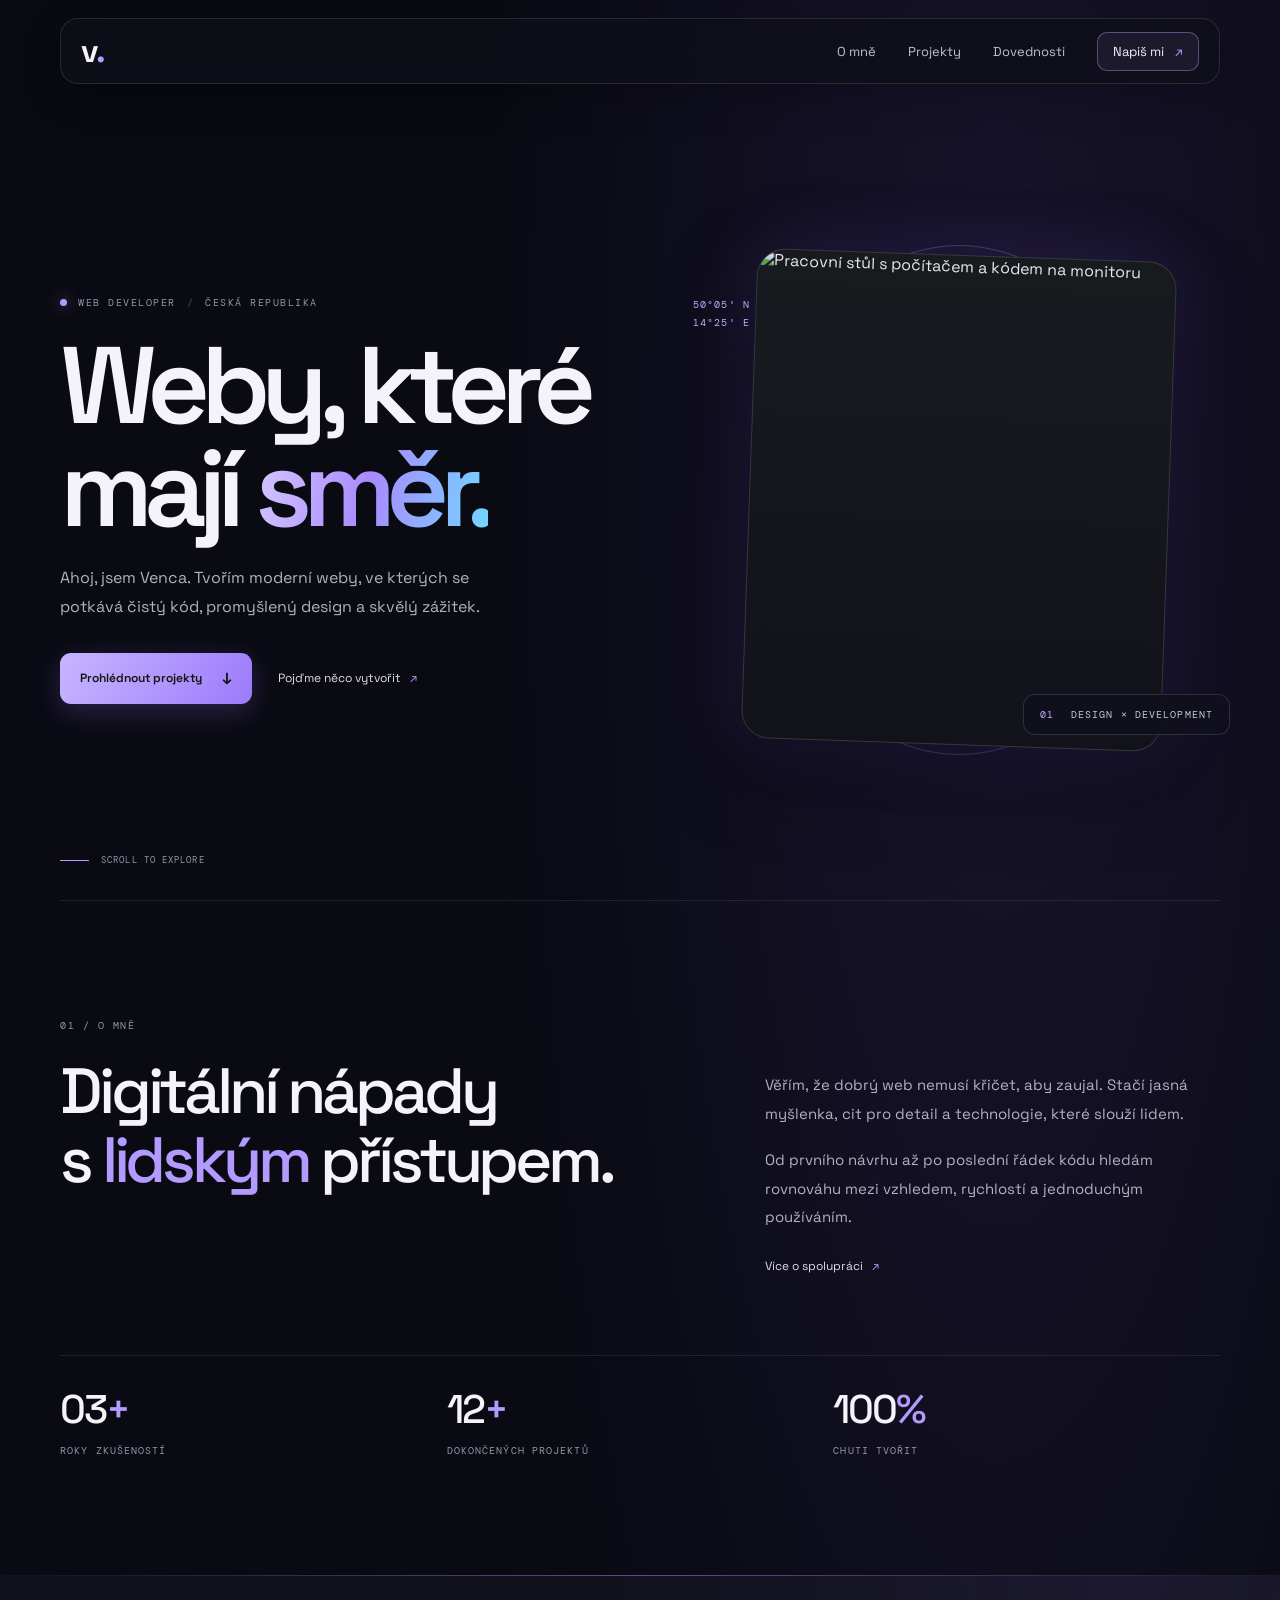
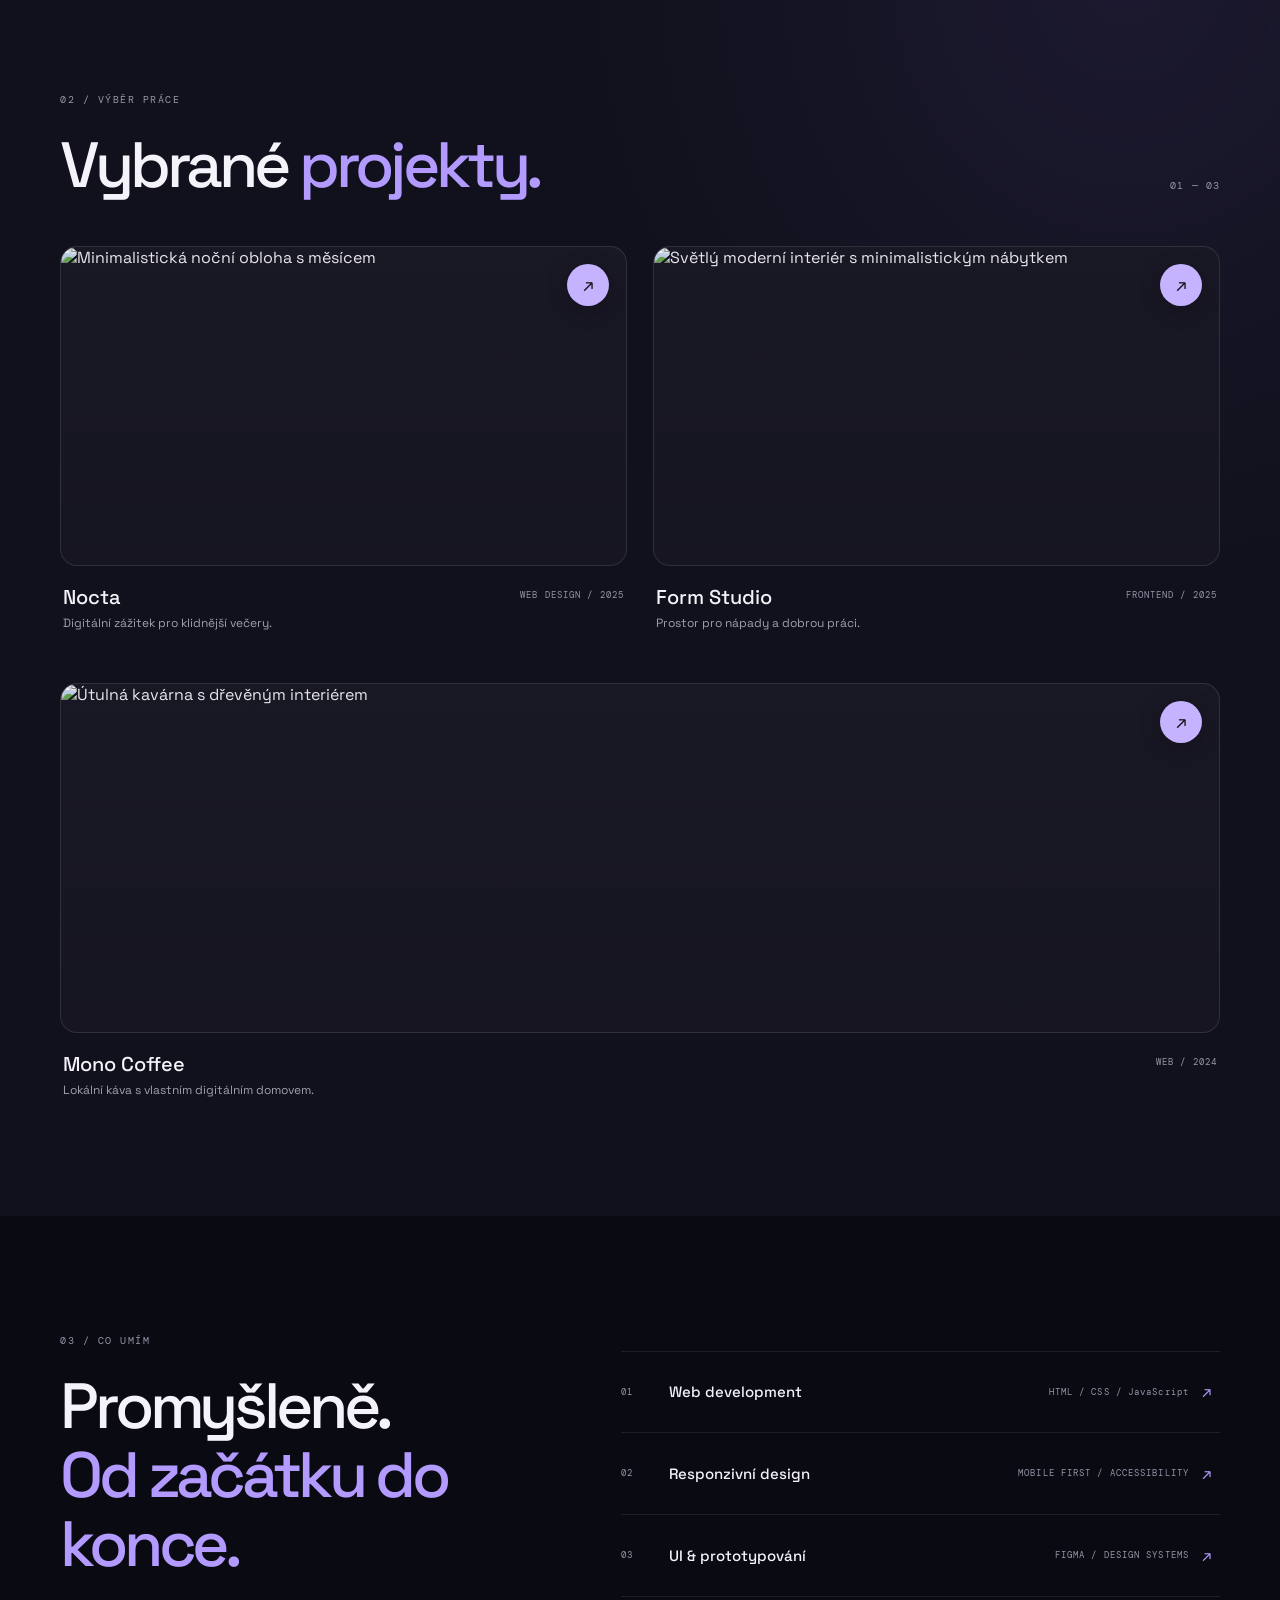
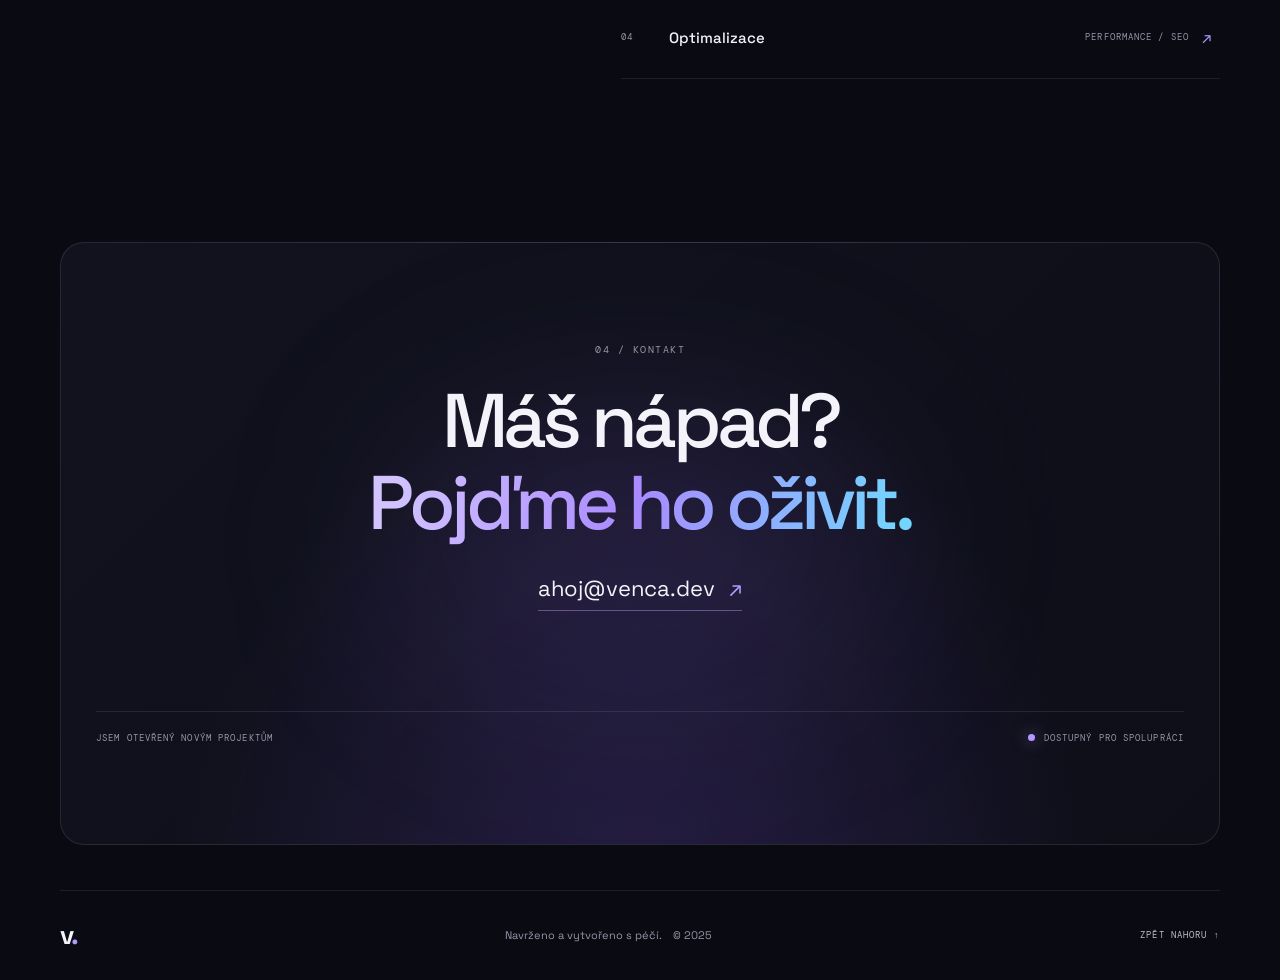
==== index.html @ b7cb1c87 "aaa" ====
<!DOCTYPE html>
<html lang="cs">
<head>
    <meta charset="UTF-8">
    <meta name="viewport" content="width=device-width, initial-scale=1.0">
    <meta name="description" content="Portfolio webového vývojáře Vency. Moderní weby, čistý kód a promyšlený design.">
    <title>Venca — Webový vývojář</title>
    <link rel="preconnect" href="https://fonts.googleapis.com">
    <link rel="preconnect" href="https://fonts.gstatic.com" crossorigin>
    <link href="https://fonts.googleapis.com/css2?family=DM+Mono:wght@400;500&family=Space+Grotesk:wght@400;500;600;700&display=swap" rel="stylesheet">
    <link rel="stylesheet" href="style.css">
</head>
<body>
    <header class="site-header">
        <nav class="nav wrap" aria-label="Hlavní navigace">
            <a class="logo" href="#domu" aria-label="Venca, úvodní stránka">v<span>.</span></a>
            <div class="nav-links">
                <a href="#o-mne">O mně</a>
                <a href="#projekty">Projekty</a>
                <a href="#dovednosti">Dovednosti</a>
                <a class="nav-contact" href="#kontakt">Napiš mi <span aria-hidden="true">↗</span></a>
            </div>
        </nav>
    </header>

    <main>
        <section class="hero wrap" id="domu">
            <div class="hero-copy">
                <p class="eyebrow"><span class="status-dot"></span> WEB DEVELOPER <span class="eyebrow-divider">/</span> ČESKÁ REPUBLIKA</p>
                <h1>Weby, které<br>mají <span class="accent">směr.</span></h1>
                <p class="hero-intro">Ahoj, jsem Venca. Tvořím moderní weby, ve kterých se potkává čistý kód, promyšlený design a skvělý zážitek.</p>
                <div class="hero-actions">
                    <a class="button button-primary" href="#projekty">Prohlédnout projekty <span aria-hidden="true">↓</span></a>
                    <a class="text-link" href="#kontakt">Pojďme něco vytvořit <span aria-hidden="true">↗</span></a>
                </div>
            </div>
            <div class="hero-art">
                <div class="hero-image-frame">
                    <img src="https://images.unsplash.com/photo-1498050108023-c5249f4df085?auto=format&amp;fit=crop&amp;w=1000&amp;q=85" alt="Pracovní stůl s počítačem a kódem na monitoru">
                </div>
                <div class="orbit orbit-one"></div>
                <div class="orbit orbit-two"></div>
                <div class="hero-tag"><span>01</span> DESIGN × DEVELOPMENT</div>
                <div class="hero-coordinate">50°05' N<br>14°25' E</div>
            </div>
            <a class="scroll-hint" href="#o-mne"><span></span> SCROLL TO EXPLORE</a>
        </section>

        <section class="about section wrap" id="o-mne">
            <div class="section-heading">
                <p class="eyebrow">01 / O MNĚ</p>
                <h2>Digitální nápady<br>s <span class="accent">lidským</span> přístupem.</h2>
            </div>
            <div class="about-copy">
                <p>Věřím, že dobrý web nemusí křičet, aby zaujal. Stačí jasná myšlenka, cit pro detail a technologie, které slouží lidem.</p>
                <p>Od prvního návrhu až po poslední řádek kódu hledám rovnováhu mezi vzhledem, rychlostí a jednoduchým používáním.</p>
                <a class="text-link" href="#kontakt">Více o spolupráci <span aria-hidden="true">↗</span></a>
            </div>
            <div class="about-stats">
                <div class="stat"><strong>03<span>+</span></strong><span>ROKY ZKUŠENOSTÍ</span></div>
                <div class="stat"><strong>12<span>+</span></strong><span>DOKONČENÝCH PROJEKTŮ</span></div>
                <div class="stat"><strong>100<span>%</span></strong><span>CHUTI TVOŘIT</span></div>
            </div>
        </section>

        <section class="projects section" id="projekty">
            <div class="wrap">
                <div class="section-topline">
                    <div class="section-heading">
                        <p class="eyebrow">02 / VÝBĚR PRÁCE</p>
                        <h2>Vybrané <span class="accent">projekty.</span></h2>
                    </div>
                    <span class="project-count">01 — 03</span>
                </div>
                <div class="project-grid">
                    <article class="project-card">
                        <a class="project-image" href="#kontakt" aria-label="Více o projektu Nocta">
                            <img src="https://images.unsplash.com/photo-1519608487953-e999c86e7455?auto=format&amp;fit=crop&amp;w=1000&amp;q=85" alt="Minimalistická noční obloha s měsícem">
                            <span class="image-arrow" aria-hidden="true">↗</span>
                        </a>
                        <div class="project-info">
                            <div><h3>Nocta</h3><p>Digitální zážitek pro klidnější večery.</p></div>
                            <span class="project-type">WEB DESIGN / 2025</span>
                        </div>
                    </article>
                    <article class="project-card">
                        <a class="project-image" href="#kontakt" aria-label="Více o projektu Form Studio">
                            <img src="https://images.unsplash.com/photo-1600210492486-724fe5c67fb0?auto=format&amp;fit=crop&amp;w=1000&amp;q=85" alt="Světlý moderní interiér s minimalistickým nábytkem">
                            <span class="image-arrow" aria-hidden="true">↗</span>
                        </a>
                        <div class="project-info">
                            <div><h3>Form Studio</h3><p>Prostor pro nápady a dobrou práci.</p></div>
                            <span class="project-type">FRONTEND / 2025</span>
                        </div>
                    </article>
                    <article class="project-card">
                        <a class="project-image" href="#kontakt" aria-label="Více o projektu Mono Coffee">
                            <img src="https://images.unsplash.com/photo-1445116572660-236099ec97a0?auto=format&amp;fit=crop&amp;w=1000&amp;q=85" alt="Útulná kavárna s dřevěným interiérem">
                            <span class="image-arrow" aria-hidden="true">↗</span>
                        </a>
                        <div class="project-info">
                            <div><h3>Mono Coffee</h3><p>Lokální káva s vlastním digitálním domovem.</p></div>
                            <span class="project-type">WEB / 2024</span>
                        </div>
                    </article>
                </div>
            </div>
        </section>

        <section class="skills section wrap" id="dovednosti">
            <div class="section-heading">
                <p class="eyebrow">03 / CO UMÍM</p>
                <h2>Promyšleně.<br><span class="accent">Od začátku do konce.</span></h2>
            </div>
            <div class="skill-list">
                <div class="skill-row"><span class="skill-number">01</span><h3>Web development</h3><span class="skill-tools">HTML / CSS / JavaScript</span><span class="skill-symbol" aria-hidden="true">↗</span></div>
                <div class="skill-row"><span class="skill-number">02</span><h3>Responzivní design</h3><span class="skill-tools">MOBILE FIRST / ACCESSIBILITY</span><span class="skill-symbol" aria-hidden="true">↗</span></div>
                <div class="skill-row"><span class="skill-number">03</span><h3>UI &amp; prototypování</h3><span class="skill-tools">FIGMA / DESIGN SYSTEMS</span><span class="skill-symbol" aria-hidden="true">↗</span></div>
                <div class="skill-row"><span class="skill-number">04</span><h3>Optimalizace</h3><span class="skill-tools">PERFORMANCE / SEO</span><span class="skill-symbol" aria-hidden="true">↗</span></div>
            </div>
        </section>

        <section class="contact section wrap" id="kontakt">
            <p class="eyebrow">04 / KONTAKT</p>
            <h2>Máš nápad?<br><span class="accent">Pojďme ho oživit.</span></h2>
            <a class="contact-email" href="mailto:ahoj@venca.dev">ahoj@venca.dev <span aria-hidden="true">↗</span></a>
            <div class="contact-bottom"><span>JSEM OTEVŘENÝ NOVÝM PROJEKTŮM</span><span class="status"><span class="status-dot"></span> DOSTUPNÝ PRO SPOLUPRÁCI</span></div>
        </section>
    </main>

    <footer class="footer wrap">
        <a class="logo" href="#domu" aria-label="Zpět na začátek">v<span>.</span></a>
        <p>Navrženo a vytvořeno s péčí. <span>© 2025</span></p>
        <a class="back-to-top" href="#domu">ZPĚT NAHORU ↑</a>
    </footer>
</body>
</html>
---- style.css ----
@import url("https://fonts.googleapis.com/css2?family=DM+Mono:wght@400;500&family=Space+Grotesk:wght@400;500;600;700&display=swap");

:root {
    color-scheme: dark;
    --bg: #0b0d10;
    --surface: #111419;
    --text: #f0f1ed;
    --muted: #858b91;
    --line: #24282e;
    --accent: #b7fa58;
    --mono: "DM Mono", monospace;
    --display: "Space Grotesk", sans-serif;
}

* {
    box-sizing: border-box;
}

html {
    scroll-behavior: smooth;
    scroll-padding-top: 90px;
}

body {
    margin: 0;
    background: var(--bg);
    color: var(--text);
    font-family: var(--display);
    -webkit-font-smoothing: antialiased;
}

::selection {
    color: var(--bg);
    background: var(--accent);
}

a {
    color: inherit;
    text-decoration: none;
}

img {
    display: block;
    max-width: 100%;
}

.wrap {
    width: min(1160px, calc(100% - 64px));
    margin-inline: auto;
}

.site-header {
    position: absolute;
    z-index: 5;
    top: 0;
    right: 0;
    left: 0;
    border-bottom: 1px solid rgb(255 255 255 / 7%);
}

.nav {
    display: flex;
    min-height: 78px;
    align-items: center;
    justify-content: space-between;
}

.logo {
    font-size: 32px;
    font-weight: 700;
    letter-spacing: -3px;
}

.logo span,
.accent {
    color: var(--accent);
}

.nav-links {
    display: flex;
    align-items: center;
    gap: 38px;
    color: #c0c3c5;
    font-size: 13px;
}

.nav-links a,
.text-link,
.back-to-top {
    transition: color 180ms ease;
}

.nav-links a:hover,
.text-link:hover,
.back-to-top:hover {
    color: var(--accent);
}

.nav-links .nav-contact {
    padding: 11px 15px;
    border: 1px solid #383d42;
    border-radius: 2px;
    color: var(--text);
}

.nav-contact span {
    margin-left: 8px;
    color: var(--accent);
}

.hero {
    position: relative;
    display: grid;
    min-height: 760px;
    align-items: center;
    grid-template-columns: 1.1fr 0.9fr;
    padding-top: 95px;
}

.hero-copy {
    position: relative;
    z-index: 2;
    padding-bottom: 20px;
}

.eyebrow,
.project-type,
.project-count,
.hero-tag,
.hero-coordinate,
.scroll-hint,
.stat > span,
.skill-number,
.skill-tools,
.contact-bottom,
.back-to-top {
    font-family: var(--mono);
    font-size: 10px;
    letter-spacing: 1.1px;
}

.eyebrow {
    display: flex;
    align-items: center;
    gap: 11px;
    margin: 0 0 26px;
    color: var(--muted);
}

.status-dot {
    display: inline-block;
    width: 7px;
    height: 7px;
    flex: 0 0 7px;
    border-radius: 50%;
    background: var(--accent);
    box-shadow: 0 0 13px rgb(183 250 88 / 60%);
}

.eyebrow-divider {
    color: #494f53;
}

h1,
h2,
h3,
p {
    margin-top: 0;
}

.hero h1 {
    margin-bottom: 24px;
    font-size: clamp(64px, 8vw, 108px);
    font-weight: 500;
    letter-spacing: -8px;
    line-height: 0.99;
}

.hero-intro {
    max-width: 420px;
    margin-bottom: 31px;
    color: #a1a6a8;
    font-size: 16px;
    line-height: 1.8;
}

.hero-actions {
    display: flex;
    align-items: center;
    gap: 26px;
}

.button {
    display: inline-flex;
    min-height: 49px;
    align-items: center;
    justify-content: center;
    gap: 20px;
    padding: 0 18px;
    font-size: 12px;
    font-weight: 600;
}

.button-primary {
    background: var(--accent);
    color: #10130d;
    transition: background 180ms ease, transform 180ms ease;
}

.button-primary:hover {
    transform: translateY(-2px);
    background: #d0ff91;
}

.button-primary span {
    font-size: 16px;
}

.text-link {
    color: #c5c8c8;
    font-size: 12px;
}

.text-link span {
    margin-left: 6px;
    color: var(--accent);
}

.hero-art {
    position: relative;
    display: grid;
    min-height: 500px;
    place-items: center;
}

.hero-image-frame {
    position: relative;
    z-index: 1;
    width: min(100%, 430px);
    height: 480px;
    overflow: hidden;
    border-radius: 220px 220px 4px 4px;
    background: #171b1d;
}

.hero-image-frame::after {
    position: absolute;
    inset: 0;
    background: linear-gradient(180deg, transparent 45%, rgb(6 10 10 / 48%));
    content: "";
}

.hero-image-frame img {
    width: 100%;
    height: 100%;
    object-fit: cover;
    filter: saturate(0.65);
}

.orbit {
    position: absolute;
    width: 500px;
    height: 500px;
    border: 1px solid rgb(183 250 88 / 17%);
    border-radius: 50%;
}

.orbit-one {
    transform: scaleX(0.77) rotate(-31deg);
}

.orbit-two {
    transform: scaleX(0.77) rotate(31deg);
}

.hero-tag,
.hero-coordinate {
    position: absolute;
    z-index: 2;
    color: #c6c9c7;
}

.hero-tag {
    right: 4px;
    bottom: 42px;
    padding: 13px 15px;
    border: 1px solid #444a45;
    background: rgb(11 13 16 / 83%);
}

.hero-tag span {
    margin-right: 10px;
    color: var(--accent);
}

.hero-coordinate {
    top: 70px;
    left: 5px;
    color: #989e9a;
    line-height: 1.8;
}

.scroll-hint {
    position: absolute;
    bottom: 34px;
    left: 0;
    display: flex;
    align-items: center;
    gap: 12px;
    color: var(--muted);
    font-size: 9px;
}

.scroll-hint span {
    width: 29px;
    height: 1px;
    background: var(--accent);
}

.section {
    padding-block: 130px;
}

.about {
    display: grid;
    align-items: start;
    grid-template-columns: 1.15fr 0.85fr;
    column-gap: 90px;
    border-top: 1px solid var(--line);
}

.section-heading .eyebrow {
    margin-bottom: 25px;
}

.section-heading h2,
.contact h2 {
    margin-bottom: 0;
    font-size: clamp(42px, 5vw, 64px);
    font-weight: 500;
    letter-spacing: -3.5px;
    line-height: 1.08;
}

.about-copy {
    padding-top: 52px;
}

.about-copy p {
    margin-bottom: 18px;
    color: #a1a6a8;
    font-size: 15px;
    line-height: 1.9;
}

.about-copy .text-link {
    display: inline-block;
    margin-top: 8px;
}

.about-stats {
    display: grid;
    grid-column: 1 / -1;
    grid-template-columns: repeat(3, 1fr);
    margin-top: 80px;
    padding-top: 30px;
    border-top: 1px solid var(--line);
}

.stat {
    display: flex;
    flex-direction: column;
    gap: 9px;
}

.stat strong {
    font-size: 40px;
    font-weight: 500;
    letter-spacing: -2px;
}

.stat strong span {
    color: var(--accent);
}

.stat > span {
    color: var(--muted);
}

.projects {
    background: var(--surface);
}

.section-topline {
    display: flex;
    align-items: end;
    justify-content: space-between;
    margin-bottom: 46px;
}

.project-count {
    padding-bottom: 8px;
    color: var(--muted);
}

.project-grid {
    display: grid;
    grid-template-columns: repeat(2, minmax(0, 1fr));
    gap: 50px 24px;
}

.project-card:last-child {
    grid-column: 1 / -1;
}

.project-card:last-child .project-image {
    height: 330px;
}

.project-image {
    position: relative;
    display: block;
    height: 300px;
    overflow: hidden;
    background: #202429;
}

.project-image::after {
    position: absolute;
    inset: 0;
    background: rgb(10 12 14 / 15%);
    content: "";
    transition: background 200ms ease;
}

.project-image img {
    width: 100%;
    height: 100%;
    object-fit: cover;
    filter: saturate(0.67);
    transition: transform 400ms ease, filter 400ms ease;
}

.project-image:hover img {
    transform: scale(1.035);
    filter: saturate(0.95);
}

.project-image:hover::after {
    background: transparent;
}

.image-arrow {
    position: absolute;
    z-index: 1;
    top: 15px;
    right: 15px;
    display: grid;
    width: 38px;
    height: 38px;
    place-items: center;
    border-radius: 50%;
    background: var(--accent);
    color: #111;
    font-size: 18px;
}

.project-info {
    display: flex;
    align-items: start;
    justify-content: space-between;
    gap: 16px;
    padding-top: 17px;
}

.project-info h3 {
    margin-bottom: 5px;
    font-size: 20px;
    font-weight: 500;
}

.project-info p {
    margin-bottom: 0;
    color: var(--muted);
    font-size: 12px;
}

.project-type {
    padding-top: 5px;
    color: var(--muted);
    font-size: 9px;
    text-align: right;
}

.skills {
    display: grid;
    grid-template-columns: 0.9fr 1.1fr;
    gap: 70px;
}

.skill-list {
    padding-top: 17px;
}

.skill-row {
    display: grid;
    min-height: 77px;
    align-items: center;
    grid-template-columns: 35px 1fr auto 18px;
    gap: 13px;
    border-bottom: 1px solid var(--line);
}

.skill-row:first-child {
    border-top: 1px solid var(--line);
}

.skill-number,
.skill-tools {
    color: var(--muted);
    font-size: 9px;
}

.skill-row h3 {
    margin: 0;
    font-size: 15px;
    font-weight: 500;
}

.skill-tools {
    text-align: right;
}

.skill-symbol {
    color: var(--accent);
}

.contact {
    position: relative;
    overflow: hidden;
    border-top: 1px solid var(--line);
    text-align: center;
}

.contact::before {
    position: absolute;
    top: 50%;
    left: 50%;
    width: 520px;
    height: 300px;
    border-radius: 50%;
    background: rgb(183 250 88 / 6%);
    content: "";
    filter: blur(95px);
    transform: translate(-50%, -50%);
    pointer-events: none;
}

.contact > * {
    position: relative;
}

.contact .eyebrow {
    justify-content: center;
    margin-bottom: 24px;
}

.contact h2 {
    font-size: clamp(48px, 6vw, 76px);
}

.contact-email {
    display: inline-block;
    margin-top: 30px;
    padding-bottom: 8px;
    border-bottom: 1px solid #4a5150;
    font-size: clamp(17px, 2vw, 22px);
    transition: color 180ms ease, border-color 180ms ease;
}

.contact-email:hover {
    border-color: var(--accent);
    color: var(--accent);
}

.contact-email span {
    margin-left: 8px;
    color: var(--accent);
}

.contact-bottom {
    display: flex;
    justify-content: space-between;
    margin-top: 100px;
    padding-top: 20px;
    border-top: 1px solid var(--line);
    color: var(--muted);
    font-size: 9px;
}

.status {
    display: flex;
    align-items: center;
    gap: 9px;
}

.footer {
    display: flex;
    min-height: 90px;
    align-items: center;
    justify-content: space-between;
    border-top: 1px solid var(--line);
}

.footer .logo {
    font-size: 26px;
}

.footer p {
    margin: 0;
    color: var(--muted);
    font-size: 11px;
}

.footer p span {
    margin-left: 8px;
}

.back-to-top {
    color: #b7bcba;
    font-size: 9px;
}

@media (max-width: 800px) {
    .wrap {
        width: min(100% - 42px, 640px);
    }

    .hero {
        min-height: auto;
        grid-template-columns: 1fr 0.85fr;
        padding-top: 160px;
        padding-bottom: 100px;
    }

    .hero h1 {
        font-size: clamp(58px, 10vw, 80px);
        letter-spacing: -5px;
    }

    .hero-art {
        min-height: 390px;
    }

    .hero-image-frame {
        height: 360px;
    }

    .orbit {
        width: 390px;
        height: 390px;
    }

    .hero-tag {
        right: -9px;
        bottom: 26px;
        font-size: 8px;
    }

    .hero-coordinate {
        top: 26px;
        left: -12px;
        font-size: 8px;
    }

    .scroll-hint {
        bottom: 28px;
    }

    .section {
        padding-block: 95px;
    }

    .about {
        column-gap: 35px;
    }

    .skills {
        grid-template-columns: 1fr;
        gap: 35px;
    }

    .project-image {
        height: 240px;
    }

    .project-card:last-child .project-image {
        height: 270px;
    }
}

@media (max-width: 560px) {
    .wrap {
        width: calc(100% - 36px);
    }

    .nav {
        min-height: 68px;
    }

    .logo {
        font-size: 29px;
    }

    .nav-links {
        gap: 15px;
        font-size: 11px;
    }

    .nav-links a:nth-child(1),
    .nav-links a:nth-child(3) {
        display: none;
    }

    .nav-links .nav-contact {
        padding: 9px 10px;
    }

    .hero {
        display: flex;
        min-height: auto;
        flex-direction: column;
        align-items: stretch;
        padding-top: 135px;
        padding-bottom: 85px;
    }

    .hero h1 {
        font-size: clamp(64px, 16vw, 86px);
    }

    .hero-intro {
        max-width: 390px;
        font-size: 14px;
    }

    .hero-actions {
        flex-wrap: wrap;
        gap: 18px;
    }

    .hero-art {
        min-height: 370px;
        margin-top: 42px;
    }

    .hero-image-frame {
        width: 76%;
        height: 350px;
    }

    .orbit {
        width: 370px;
        height: 370px;
    }

    .hero-coordinate {
        top: 18px;
        left: 3px;
    }

    .hero-tag {
        right: 0;
        bottom: 22px;
    }

    .scroll-hint {
        bottom: 27px;
    }

    .section {
        padding-block: 76px;
    }

    .about {
        grid-template-columns: 1fr;
        gap: 25px;
    }

    .section-heading h2,
    .contact h2 {
        font-size: clamp(40px, 11vw, 56px);
        letter-spacing: -2.6px;
    }

    .about-copy {
        padding-top: 0;
    }

    .about-stats {
        gap: 14px;
        margin-top: 28px;
        padding-top: 23px;
    }

    .stat strong {
        font-size: 32px;
    }

    .stat > span {
        font-size: 7px;
        letter-spacing: 0.4px;
    }

    .section-topline {
        margin-bottom: 30px;
    }

    .project-grid {
        grid-template-columns: 1fr;
        gap: 32px;
    }

    .project-card:last-child {
        grid-column: auto;
    }

    .project-image,
    .project-card:last-child .project-image {
        height: 230px;
    }

    .project-info {
        flex-direction: column;
        gap: 9px;
    }

    .project-type {
        text-align: left;
    }

    .skill-row {
        min-height: 71px;
        grid-template-columns: 25px 1fr 17px;
        gap: 9px;
    }

    .skill-row h3 {
        font-size: 13px;
    }

    .skill-tools {
        display: none;
    }

    .contact-bottom {
        flex-direction: column;
        align-items: center;
        gap: 14px;
        margin-top: 70px;
    }

    .footer {
        min-height: 80px;
    }

    .footer p {
        max-width: 155px;
        text-align: center;
    }

    .back-to-top {
        font-size: 8px;
    }
}

@media (prefers-reduced-motion: reduce) {
    *,
    *::before,
    *::after {
        scroll-behavior: auto !important;
        transition-duration: 0.01ms !important;
    }
}

:root {
    --bg: #090a12;
    --surface: #10111c;
    --text: #f4f3fa;
    --muted: #9695a8;
    --line: rgb(255 255 255 / 9%);
    --accent: #b29aff;
}

body {
    overflow-x: hidden;
    background:
        radial-gradient(ellipse at 78% 11%, rgb(111 75 202 / 15%), transparent 32rem),
        var(--bg);
}

.site-header {
    position: fixed;
    top: 18px;
    right: 0;
    left: 0;
    border: 0;
    pointer-events: none;
}

.nav {
    min-height: 66px;
    padding: 0 20px;
    border: 1px solid rgb(255 255 255 / 11%);
    border-radius: 18px;
    background: rgb(15 16 25 / 78%);
    box-shadow: 0 12px 42px rgb(0 0 0 / 22%);
    backdrop-filter: blur(20px);
    pointer-events: auto;
}

.logo {
    letter-spacing: -2px;
}

.logo span,
.accent,
.nav-contact span,
.text-link span,
.project-info h3,
.skill-symbol,
.contact-email span {
    color: var(--accent);
}

.nav-links {
    gap: 32px;
}

.nav-links .nav-contact {
    padding: 10px 15px;
    border-color: rgb(178 154 255 / 42%);
    border-radius: 10px;
    background: rgb(178 154 255 / 8%);
}

.nav-links .nav-contact:hover {
    background: rgb(178 154 255 / 17%);
}

.hero {
    min-height: min(900px, 100svh);
    padding-top: 100px;
}

.hero-copy {
    padding-bottom: 0;
}

.eyebrow {
    letter-spacing: 1.5px;
}

.hero h1 {
    max-width: 720px;
    font-size: clamp(68px, 8.5vw, 116px);
    font-weight: 600;
    letter-spacing: -0.085em;
    line-height: 0.94;
}

.hero h1 .accent,
.contact h2 .accent {
    background: linear-gradient(100deg, #d2c3ff 5%, #a98aff 49%, #70d9ff 100%);
    background-clip: text;
    -webkit-text-fill-color: transparent;
}

.hero-intro {
    max-width: 440px;
    color: #b2b1c0;
    font-size: 16px;
}

.button {
    min-height: 51px;
    padding-inline: 20px;
    border-radius: 11px;
}

.button-primary {
    background: linear-gradient(115deg, #c6b5ff, #9c7bfa);
    box-shadow: 0 8px 30px rgb(151 112 245 / 25%);
}

.button-primary:hover {
    background: linear-gradient(115deg, #ddcfff, #ae96ff);
}

.text-link {
    color: #dedce8;
}

.hero-art {
    min-height: 540px;
}

.hero-image-frame {
    width: min(100%, 420px);
    height: 490px;
    border: 1px solid rgb(255 255 255 / 13%);
    border-radius: 28px;
    box-shadow: 0 28px 90px rgb(0 0 0 / 38%), 0 0 70px rgb(137 97 235 / 19%);
    transform: rotate(2deg);
}

.hero-image-frame img {
    filter: saturate(0.85);
}

.hero-image-frame::after {
    background: linear-gradient(180deg, rgb(31 23 54 / 4%), rgb(14 11 25 / 54%));
}

.orbit {
    width: 510px;
    height: 510px;
    border-color: rgb(178 154 255 / 18%);
}

.orbit-two {
    border-color: rgb(112 217 255 / 13%);
}

.hero-tag {
    right: -10px;
    bottom: 35px;
    padding: 13px 16px;
    border: 1px solid rgb(255 255 255 / 13%);
    border-radius: 12px;
    background: rgb(17 17 29 / 88%);
    backdrop-filter: blur(14px);
}

.hero-tag span,
.hero-coordinate {
    color: #c0adff;
}

.hero-coordinate {
    top: 66px;
    left: -5px;
}

.scroll-hint span,
.status-dot {
    background: var(--accent);
}

.status-dot {
    box-shadow: 0 0 15px rgb(178 154 255 / 70%);
}

.section {
    padding-block: 118px;
}

.about {
    border-top-color: var(--line);
}

.section-heading h2,
.contact h2 {
    letter-spacing: -0.065em;
}

.about-copy p {
    color: #b2b1c0;
}

.about-stats {
    padding-top: 28px;
    border-top-color: var(--line);
}

.stat strong span {
    color: var(--accent);
}

.projects {
    position: relative;
    overflow: hidden;
    background:
        radial-gradient(ellipse at 88% 0%, rgb(115 82 191 / 12%), transparent 34rem),
        var(--surface);
}

.projects::before {
    position: absolute;
    top: 0;
    right: 0;
    left: 0;
    height: 1px;
    background: linear-gradient(90deg, transparent, rgb(178 154 255 / 45%), transparent);
    content: "";
}

.project-grid {
    gap: 52px 26px;
}

.project-image {
    height: 320px;
    border: 1px solid rgb(255 255 255 / 10%);
    border-radius: 17px;
    background: #191825;
}

.project-card:last-child .project-image {
    height: 350px;
}

.project-image img {
    filter: saturate(0.8);
}

.project-image::after {
    background: linear-gradient(180deg, rgb(10 10 20 / 5%), rgb(10 10 20 / 20%));
}

.image-arrow {
    top: 17px;
    right: 17px;
    width: 42px;
    height: 42px;
    background: #c5b3ff;
    box-shadow: 0 5px 22px rgb(0 0 0 / 22%);
}

.project-info {
    padding: 18px 3px 0;
}

.project-info h3 {
    color: var(--text);
}

.project-info p {
    color: #a09faf;
}

.skill-row,
.skill-row:first-child {
    border-color: var(--line);
}

.skill-row {
    min-height: 82px;
    transition: padding 180ms ease, background 180ms ease;
}

.skill-row:hover {
    padding-inline: 12px;
    background: rgb(178 154 255 / 5%);
}

.contact {
    margin-block: 45px;
    padding: 100px 35px;
    border: 1px solid rgb(255 255 255 / 10%);
    border-radius: 24px;
    background:
        radial-gradient(ellipse at 50% 115%, rgb(117 78 211 / 24%), transparent 58%),
        linear-gradient(135deg, #11121e, #0d0e17);
}

.contact::before {
    background: rgb(155 121 249 / 10%);
}

.contact-email {
    border-bottom-color: rgb(178 154 255 / 45%);
}

.contact-bottom {
    border-top-color: var(--line);
}

.footer {
    border-top-color: var(--line);
}

.back-to-top {
    color: #c0bdcf;
}

@media (max-width: 800px) {
    .site-header {
        top: 12px;
    }

    .nav {
        min-height: 60px;
    }

    .hero {
        min-height: auto;
        padding-top: 145px;
    }

    .hero h1 {
        font-size: clamp(58px, 9vw, 80px);
    }

    .hero-art {
        min-height: 410px;
    }

    .hero-image-frame {
        height: 370px;
    }

    .orbit {
        width: 400px;
        height: 400px;
    }

    .section {
        padding-block: 88px;
    }

    .project-image {
        height: 240px;
    }

    .project-card:last-child .project-image {
        height: 280px;
    }

    .contact {
        padding: 80px 28px;
    }
}

@media (max-width: 560px) {
    .site-header {
        top: 9px;
    }

    .nav {
        min-height: 56px;
        padding-inline: 15px;
        border-radius: 15px;
    }

    .nav-links {
        gap: 12px;
    }

    .nav-links .nav-contact {
        padding: 8px 11px;
    }

    .hero {
        padding-top: 120px;
        padding-bottom: 78px;
    }

    .hero h1 {
        font-size: clamp(60px, 15vw, 82px);
    }

    .hero-art {
        min-height: 350px;
        margin-top: 28px;
    }

    .hero-image-frame {
        width: 78%;
        height: 330px;
        border-radius: 22px;
    }

    .orbit {
        width: 350px;
        height: 350px;
    }

    .hero-tag {
        right: 0;
        bottom: 18px;
        font-size: 8px;
    }

    .hero-coordinate {
        top: 20px;
        left: 0;
    }

    .section {
        padding-block: 70px;
    }

    .about {
        gap: 22px;
    }

    .project-grid {
        gap: 34px;
    }

    .project-image,
    .project-card:last-child .project-image {
        height: 230px;
        border-radius: 14px;
    }

    .contact {
        width: calc(100% - 24px);
        margin-block: 22px;
        padding: 70px 18px;
        border-radius: 19px;
    }
}
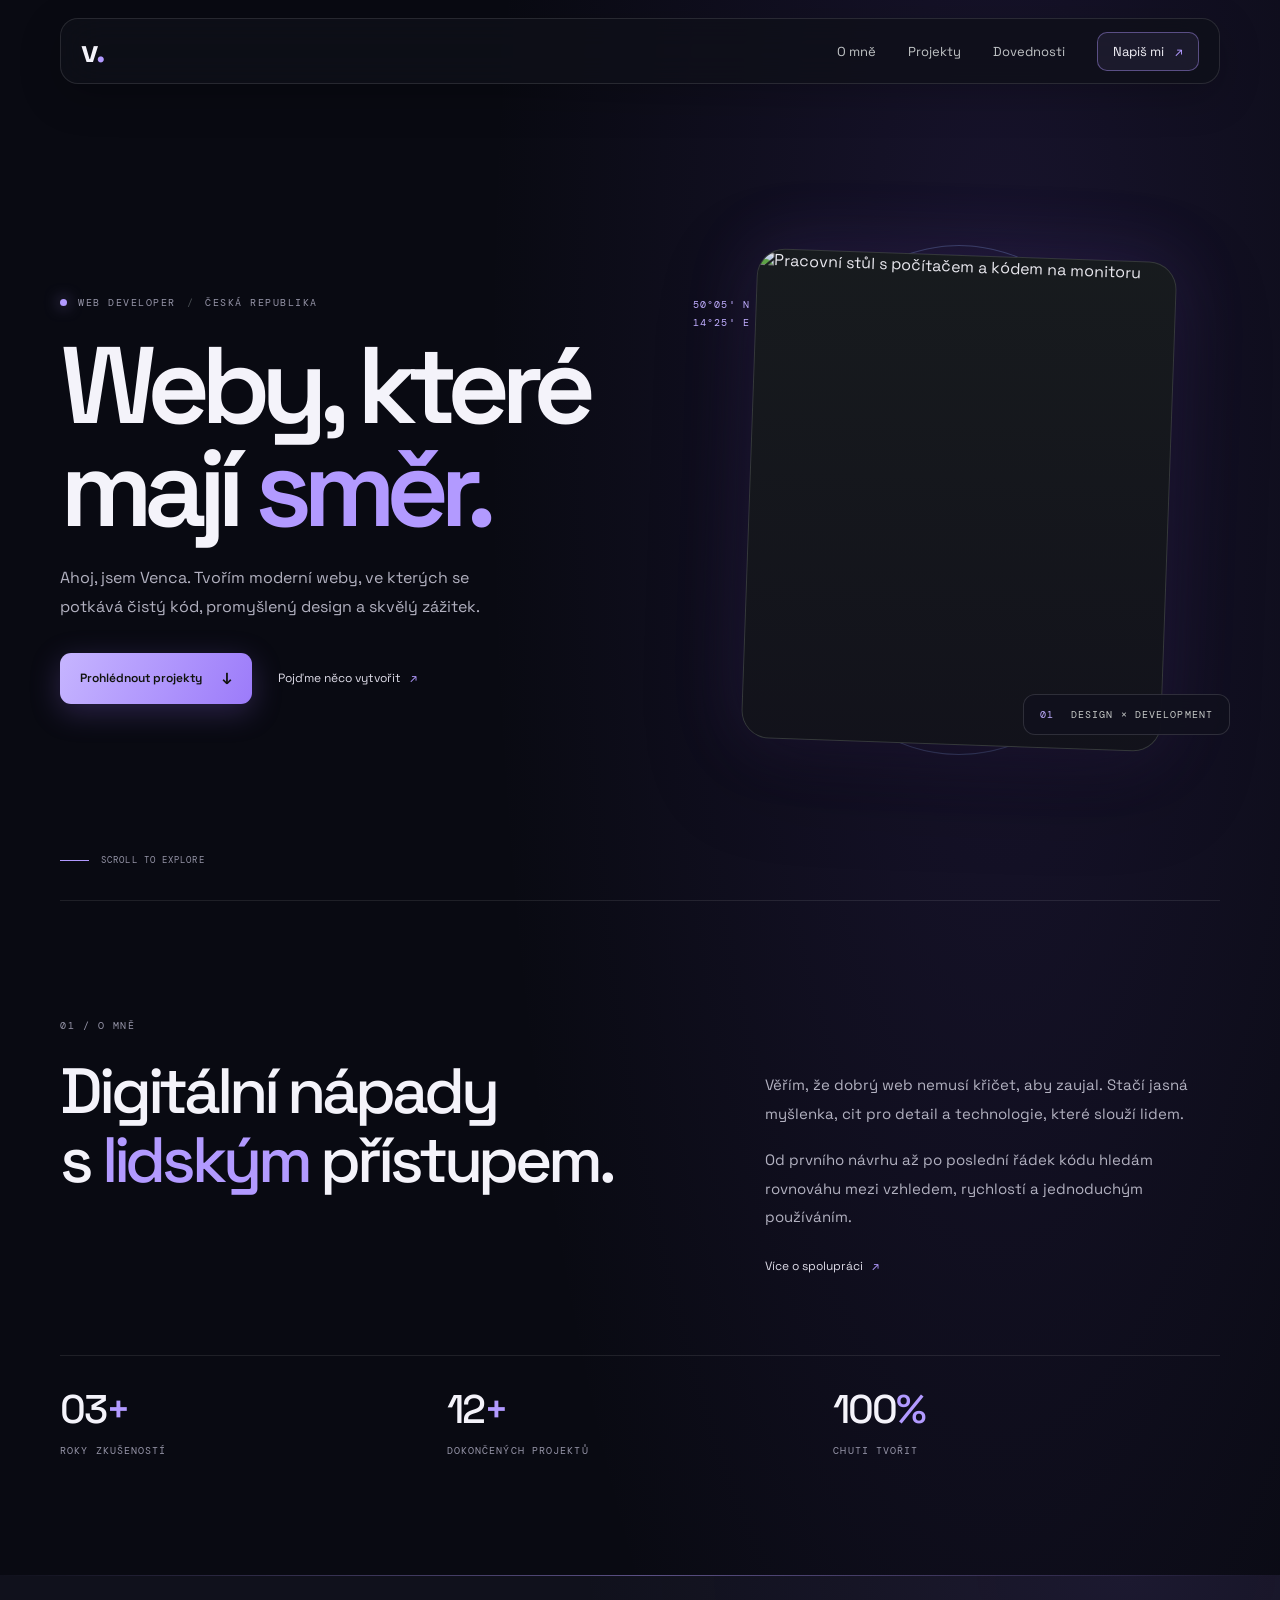
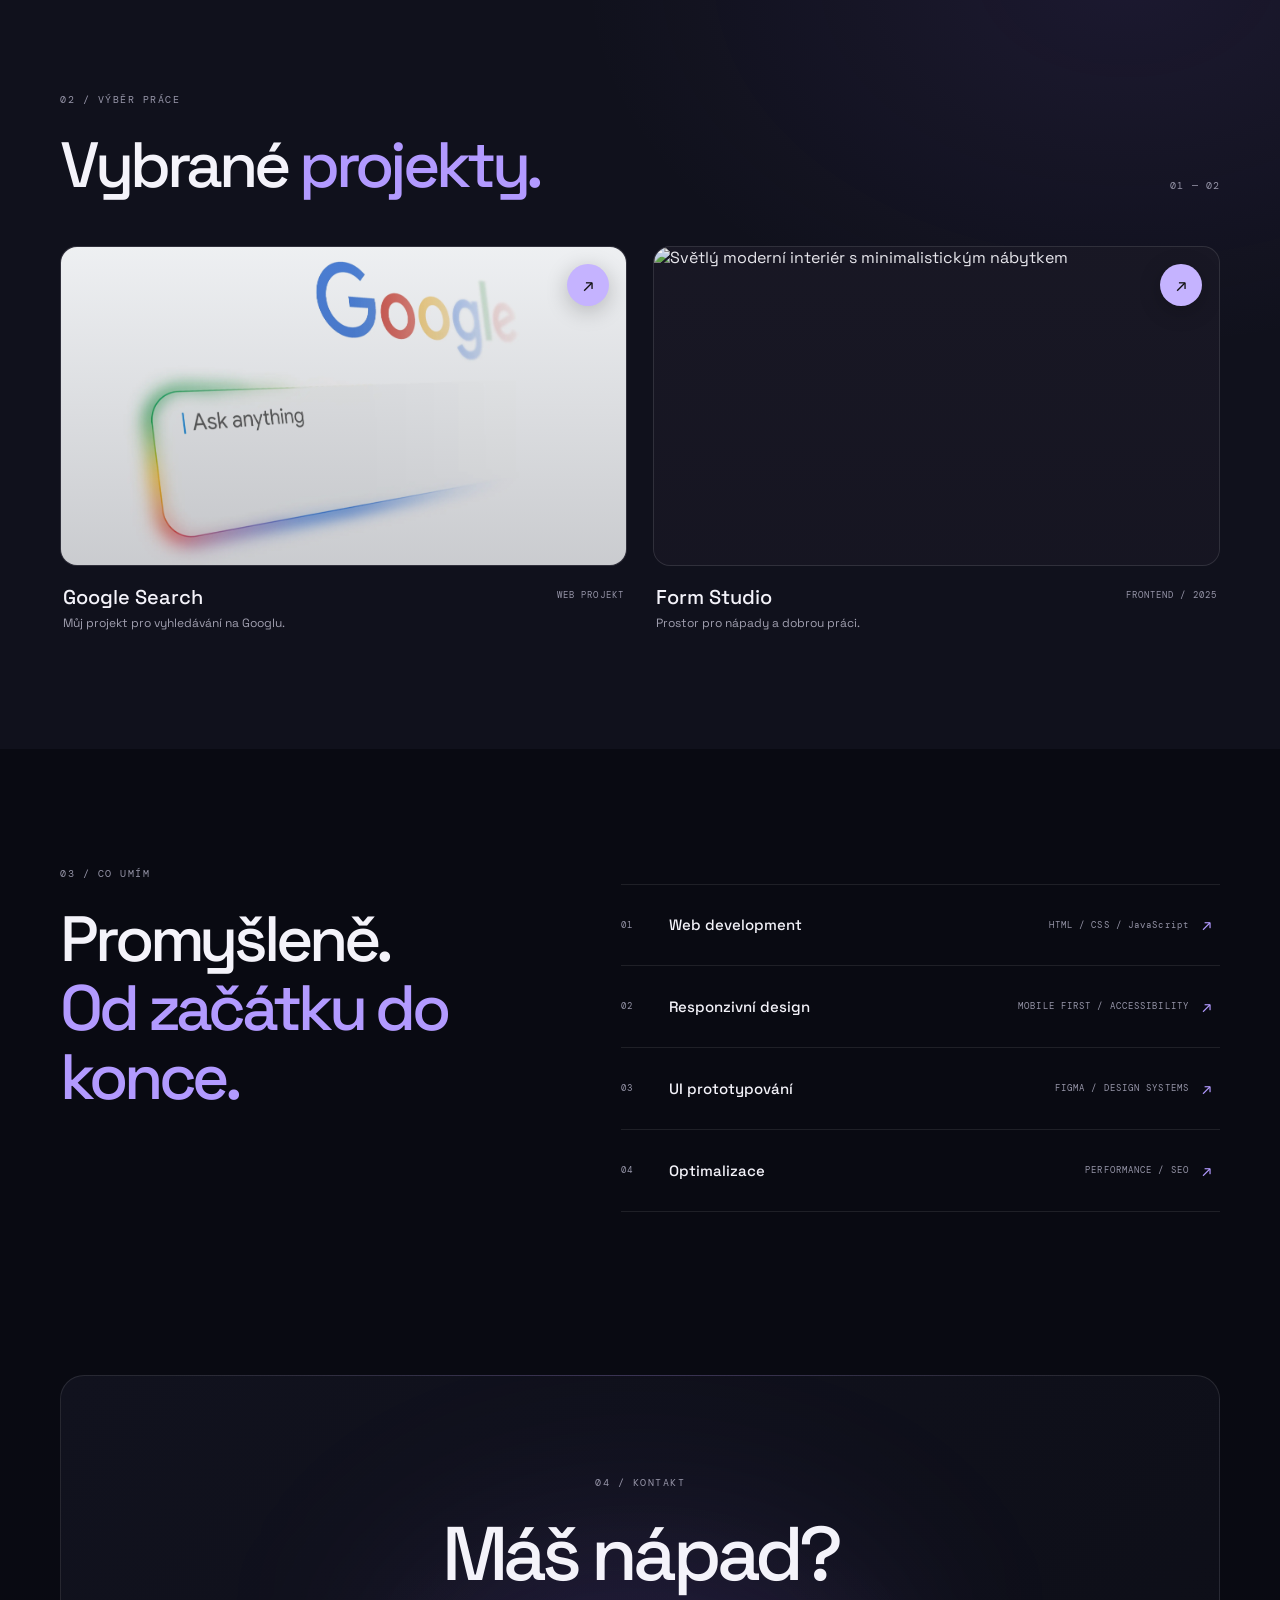
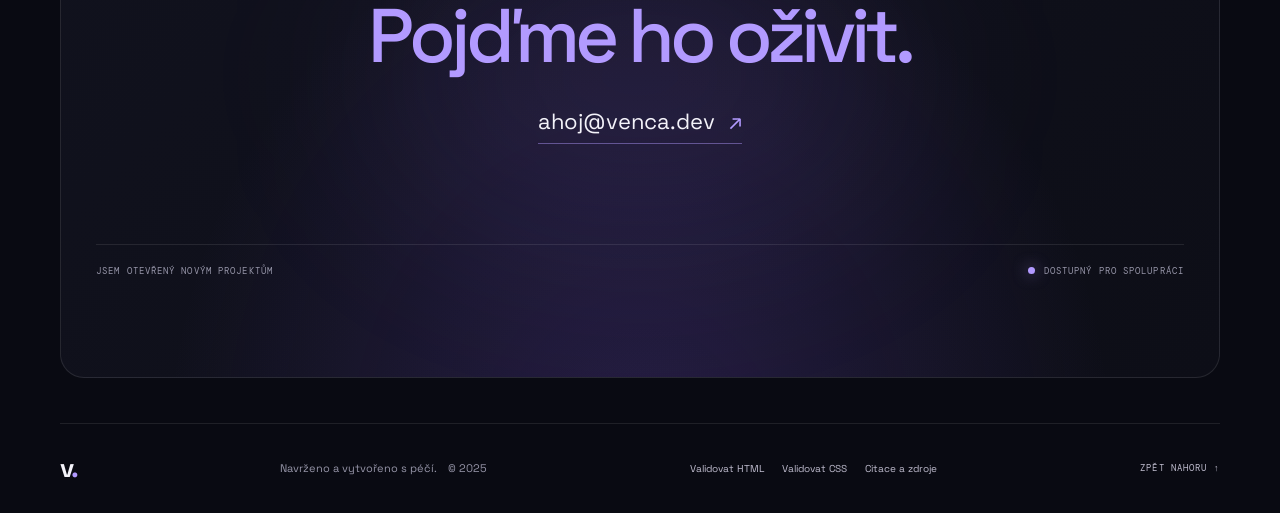
==== commit f9aafe22: "aaa" ====
--- a/index.html
+++ b/index.html
@@ -70,17 +70,17 @@
                         <p class="eyebrow">02 / VÝBĚR PRÁCE</p>
                         <h2>Vybrané <span class="accent">projekty.</span></h2>
                     </div>
-                    <span class="project-count">01 — 03</span>
+                    <span class="project-count">01 — 02</span>
                 </div>
                 <div class="project-grid">
                     <article class="project-card">
-                        <a class="project-image" href="#kontakt" aria-label="Více o projektu Nocta">
-                            <img src="https://images.unsplash.com/photo-1519608487953-e999c86e7455?auto=format&amp;fit=crop&amp;w=1000&amp;q=85" alt="Minimalistická noční obloha s měsícem">
+                        <a class="project-image" href="https://venca-vasina.github.io/googlesearch/" target="_blank" rel="noopener noreferrer" aria-label="Otevřít projekt Google Search">
+                            <img src="assets/google-search.png" alt="Google Search s polem pro zadání dotazu">
                             <span class="image-arrow" aria-hidden="true">↗</span>
                         </a>
                         <div class="project-info">
-                            <div><h3>Nocta</h3><p>Digitální zážitek pro klidnější večery.</p></div>
-                            <span class="project-type">WEB DESIGN / 2025</span>
+                            <div><h3><a href="https://venca-vasina.github.io/googlesearch/" target="_blank" rel="noopener noreferrer">Google Search</a></h3><p>Můj projekt pro vyhledávání na Googlu.</p></div>
+                            <span class="project-type">WEB PROJEKT</span>
                         </div>
                     </article>
                     <article class="project-card">
@@ -91,16 +91,6 @@
                         <div class="project-info">
                             <div><h3>Form Studio</h3><p>Prostor pro nápady a dobrou práci.</p></div>
                             <span class="project-type">FRONTEND / 2025</span>
-                        </div>
-                    </article>
-                    <article class="project-card">
-                        <a class="project-image" href="#kontakt" aria-label="Více o projektu Mono Coffee">
-                            <img src="https://images.unsplash.com/photo-1445116572660-236099ec97a0?auto=format&amp;fit=crop&amp;w=1000&amp;q=85" alt="Útulná kavárna s dřevěným interiérem">
-                            <span class="image-arrow" aria-hidden="true">↗</span>
-                        </a>
-                        <div class="project-info">
-                            <div><h3>Mono Coffee</h3><p>Lokální káva s vlastním digitálním domovem.</p></div>
-                            <span class="project-type">WEB / 2024</span>
                         </div>
                     </article>
                 </div>
@@ -115,7 +105,7 @@
             <div class="skill-list">
                 <div class="skill-row"><span class="skill-number">01</span><h3>Web development</h3><span class="skill-tools">HTML / CSS / JavaScript</span><span class="skill-symbol" aria-hidden="true">↗</span></div>
                 <div class="skill-row"><span class="skill-number">02</span><h3>Responzivní design</h3><span class="skill-tools">MOBILE FIRST / ACCESSIBILITY</span><span class="skill-symbol" aria-hidden="true">↗</span></div>
-                <div class="skill-row"><span class="skill-number">03</span><h3>UI &amp; prototypování</h3><span class="skill-tools">FIGMA / DESIGN SYSTEMS</span><span class="skill-symbol" aria-hidden="true">↗</span></div>
+                <div class="skill-row"><span class="skill-number">03</span><h3>UI prototypování</h3><span class="skill-tools">FIGMA / DESIGN SYSTEMS</span><span class="skill-symbol" aria-hidden="true">↗</span></div>
                 <div class="skill-row"><span class="skill-number">04</span><h3>Optimalizace</h3><span class="skill-tools">PERFORMANCE / SEO</span><span class="skill-symbol" aria-hidden="true">↗</span></div>
             </div>
         </section>
@@ -131,6 +121,11 @@
     <footer class="footer wrap">
         <a class="logo" href="#domu" aria-label="Zpět na začátek">v<span>.</span></a>
         <p>Navrženo a vytvořeno s péčí. <span>© 2025</span></p>
+        <nav class="footer-links" aria-label="Validace a zdroje">
+            <a href="https://validator.w3.org/nu/?doc=https%3A%2F%2Fvenca-vasina.github.io%2Fgithub%2F" target="_blank" rel="noopener noreferrer">Validovat HTML</a>
+            <a href="https://jigsaw.w3.org/css-validator/validator?uri=https%3A%2F%2Fvenca-vasina.github.io%2Fgithub%2Fstyle.css&amp;profile=css3&amp;usermedium=all&amp;warning=1&amp;vextwarning=&amp;lang=cs" target="_blank" rel="noopener noreferrer">Validovat CSS</a>
+            <a href="https://github.com/venca-vasina/googlesearch/blob/main/citace.md" target="_blank" rel="noopener noreferrer">Citace a zdroje</a>
+        </nav>
         <a class="back-to-top" href="#domu">ZPĚT NAHORU ↑</a>
     </footer>
 </body>
--- a/style.css
+++ b/style.css
@@ -1,15 +1,5 @@
-@import url("https://fonts.googleapis.com/css2?family=DM+Mono:wght@400;500&family=Space+Grotesk:wght@400;500;600;700&display=swap");
-
 :root {
     color-scheme: dark;
-    --bg: #0b0d10;
-    --surface: #111419;
-    --text: #f0f1ed;
-    --muted: #858b91;
-    --line: #24282e;
-    --accent: #b7fa58;
-    --mono: "DM Mono", monospace;
-    --display: "Space Grotesk", sans-serif;
 }
 
 * {
@@ -23,15 +13,14 @@
 
 body {
     margin: 0;
-    background: var(--bg);
-    color: var(--text);
-    font-family: var(--display);
-    -webkit-font-smoothing: antialiased;
+    background: #090a12;
+    color: #f4f3fa;
+    font-family: "Space Grotesk", sans-serif;
 }
 
 ::selection {
-    color: var(--bg);
-    background: var(--accent);
+    color: #090a12;
+    background: #b29aff;
 }
 
 a {
@@ -73,7 +62,7 @@
 
 .logo span,
 .accent {
-    color: var(--accent);
+    color: #b29aff;
 }
 
 .nav-links {
@@ -93,19 +82,19 @@
 .nav-links a:hover,
 .text-link:hover,
 .back-to-top:hover {
-    color: var(--accent);
+    color: #b29aff;
 }
 
 .nav-links .nav-contact {
     padding: 11px 15px;
     border: 1px solid #383d42;
     border-radius: 2px;
-    color: var(--text);
+    color: #f4f3fa;
 }
 
 .nav-contact span {
     margin-left: 8px;
-    color: var(--accent);
+    color: #b29aff;
 }
 
 .hero {
@@ -134,7 +123,7 @@
 .skill-tools,
 .contact-bottom,
 .back-to-top {
-    font-family: var(--mono);
+    font-family: "DM Mono", monospace;
     font-size: 10px;
     letter-spacing: 1.1px;
 }
@@ -144,7 +133,7 @@
     align-items: center;
     gap: 11px;
     margin: 0 0 26px;
-    color: var(--muted);
+    color: #9695a8;
 }
 
 .status-dot {
@@ -153,7 +142,7 @@
     height: 7px;
     flex: 0 0 7px;
     border-radius: 50%;
-    background: var(--accent);
+    background: #b29aff;
     box-shadow: 0 0 13px rgb(183 250 88 / 60%);
 }
 
@@ -202,7 +191,7 @@
 }
 
 .button-primary {
-    background: var(--accent);
+    background: #b29aff;
     color: #10130d;
     transition: background 180ms ease, transform 180ms ease;
 }
@@ -223,7 +212,7 @@
 
 .text-link span {
     margin-left: 6px;
-    color: var(--accent);
+    color: #b29aff;
 }
 
 .hero-art {
@@ -290,7 +279,7 @@
 
 .hero-tag span {
     margin-right: 10px;
-    color: var(--accent);
+    color: #b29aff;
 }
 
 .hero-coordinate {
@@ -307,14 +296,14 @@
     display: flex;
     align-items: center;
     gap: 12px;
-    color: var(--muted);
+    color: #9695a8;
     font-size: 9px;
 }
 
 .scroll-hint span {
     width: 29px;
     height: 1px;
-    background: var(--accent);
+    background: #b29aff;
 }
 
 .section {
@@ -326,7 +315,7 @@
     align-items: start;
     grid-template-columns: 1.15fr 0.85fr;
     column-gap: 90px;
-    border-top: 1px solid var(--line);
+    border-top: 1px solid rgb(255 255 255 / 9%);
 }
 
 .section-heading .eyebrow {
@@ -364,7 +353,7 @@
     grid-template-columns: repeat(3, 1fr);
     margin-top: 80px;
     padding-top: 30px;
-    border-top: 1px solid var(--line);
+    border-top: 1px solid rgb(255 255 255 / 9%);
 }
 
 .stat {
@@ -380,15 +369,15 @@
 }
 
 .stat strong span {
-    color: var(--accent);
+    color: #b29aff;
 }
 
 .stat > span {
-    color: var(--muted);
+    color: #9695a8;
 }
 
 .projects {
-    background: var(--surface);
+    background: #10111c;
 }
 
 .section-topline {
@@ -400,7 +389,7 @@
 
 .project-count {
     padding-bottom: 8px;
-    color: var(--muted);
+    color: #9695a8;
 }
 
 .project-grid {
@@ -409,11 +398,11 @@
     gap: 50px 24px;
 }
 
-.project-card:last-child {
+.project-card:nth-child(3) {
     grid-column: 1 / -1;
 }
 
-.project-card:last-child .project-image {
+.project-card:nth-child(3) .project-image {
     height: 330px;
 }
 
@@ -460,7 +449,7 @@
     height: 38px;
     place-items: center;
     border-radius: 50%;
-    background: var(--accent);
+    background: #b29aff;
     color: #111;
     font-size: 18px;
 }
@@ -481,13 +470,13 @@
 
 .project-info p {
     margin-bottom: 0;
-    color: var(--muted);
+    color: #9695a8;
     font-size: 12px;
 }
 
 .project-type {
     padding-top: 5px;
-    color: var(--muted);
+    color: #9695a8;
     font-size: 9px;
     text-align: right;
 }
@@ -508,16 +497,16 @@
     align-items: center;
     grid-template-columns: 35px 1fr auto 18px;
     gap: 13px;
-    border-bottom: 1px solid var(--line);
+    border-bottom: 1px solid rgb(255 255 255 / 9%);
 }
 
 .skill-row:first-child {
-    border-top: 1px solid var(--line);
+    border-top: 1px solid rgb(255 255 255 / 9%);
 }
 
 .skill-number,
 .skill-tools {
-    color: var(--muted);
+    color: #9695a8;
     font-size: 9px;
 }
 
@@ -532,13 +521,13 @@
 }
 
 .skill-symbol {
-    color: var(--accent);
+    color: #b29aff;
 }
 
 .contact {
     position: relative;
     overflow: hidden;
-    border-top: 1px solid var(--line);
+    border-top: 1px solid rgb(255 255 255 / 9%);
     text-align: center;
 }
 
@@ -553,7 +542,6 @@
     content: "";
     filter: blur(95px);
     transform: translate(-50%, -50%);
-    pointer-events: none;
 }
 
 .contact > * {
@@ -579,13 +567,13 @@
 }
 
 .contact-email:hover {
-    border-color: var(--accent);
-    color: var(--accent);
+    border-color: #b29aff;
+    color: #b29aff;
 }
 
 .contact-email span {
     margin-left: 8px;
-    color: var(--accent);
+    color: #b29aff;
 }
 
 .contact-bottom {
@@ -593,8 +581,8 @@
     justify-content: space-between;
     margin-top: 100px;
     padding-top: 20px;
-    border-top: 1px solid var(--line);
-    color: var(--muted);
+    border-top: 1px solid rgb(255 255 255 / 9%);
+    color: #9695a8;
     font-size: 9px;
 }
 
@@ -609,7 +597,7 @@
     min-height: 90px;
     align-items: center;
     justify-content: space-between;
-    border-top: 1px solid var(--line);
+    border-top: 1px solid rgb(255 255 255 / 9%);
 }
 
 .footer .logo {
@@ -618,7 +606,7 @@
 
 .footer p {
     margin: 0;
-    color: var(--muted);
+    color: #9695a8;
     font-size: 11px;
 }
 
@@ -694,7 +682,7 @@
         height: 240px;
     }
 
-    .project-card:last-child .project-image {
+    .project-card:nth-child(3) .project-image {
         height: 270px;
     }
 }
@@ -821,12 +809,12 @@
         gap: 32px;
     }
 
-    .project-card:last-child {
+    .project-card:nth-child(3) {
         grid-column: auto;
     }
 
     .project-image,
-    .project-card:last-child .project-image {
+    .project-card:nth-child(3) .project-image {
         height: 230px;
     }
 
@@ -883,32 +871,23 @@
     }
 }
 
-:root {
-    --bg: #090a12;
-    --surface: #10111c;
-    --text: #f4f3fa;
-    --muted: #9695a8;
-    --line: rgb(255 255 255 / 9%);
-    --accent: #b29aff;
-}
-
 body {
     overflow-x: hidden;
     background:
         radial-gradient(ellipse at 78% 11%, rgb(111 75 202 / 15%), transparent 32rem),
-        var(--bg);
+        #090a12;
 }
 
 .site-header {
+    position: static;
+    border: 0;
+}
+
+.nav {
     position: fixed;
+    z-index: 5;
     top: 18px;
-    right: 0;
-    left: 0;
-    border: 0;
-    pointer-events: none;
-}
-
-.nav {
+    left: 50%;
     min-height: 66px;
     padding: 0 20px;
     border: 1px solid rgb(255 255 255 / 11%);
@@ -916,7 +895,7 @@
     background: rgb(15 16 25 / 78%);
     box-shadow: 0 12px 42px rgb(0 0 0 / 22%);
     backdrop-filter: blur(20px);
-    pointer-events: auto;
+    transform: translateX(-50%);
 }
 
 .logo {
@@ -930,7 +909,7 @@
 .project-info h3,
 .skill-symbol,
 .contact-email span {
-    color: var(--accent);
+    color: #b29aff;
 }
 
 .nav-links {
@@ -971,9 +950,7 @@
 
 .hero h1 .accent,
 .contact h2 .accent {
-    background: linear-gradient(100deg, #d2c3ff 5%, #a98aff 49%, #70d9ff 100%);
-    background-clip: text;
-    -webkit-text-fill-color: transparent;
+    color: #b29aff;
 }
 
 .hero-intro {
@@ -1054,7 +1031,7 @@
 
 .scroll-hint span,
 .status-dot {
-    background: var(--accent);
+    background: #b29aff;
 }
 
 .status-dot {
@@ -1066,7 +1043,7 @@
 }
 
 .about {
-    border-top-color: var(--line);
+    border-top-color: rgb(255 255 255 / 9%);
 }
 
 .section-heading h2,
@@ -1080,11 +1057,11 @@
 
 .about-stats {
     padding-top: 28px;
-    border-top-color: var(--line);
+    border-top-color: rgb(255 255 255 / 9%);
 }
 
 .stat strong span {
-    color: var(--accent);
+    color: #b29aff;
 }
 
 .projects {
@@ -1092,7 +1069,7 @@
     overflow: hidden;
     background:
         radial-gradient(ellipse at 88% 0%, rgb(115 82 191 / 12%), transparent 34rem),
-        var(--surface);
+        #10111c;
 }
 
 .projects::before {
@@ -1116,7 +1093,7 @@
     background: #191825;
 }
 
-.project-card:last-child .project-image {
+.project-card:nth-child(3) .project-image {
     height: 350px;
 }
 
@@ -1142,7 +1119,7 @@
 }
 
 .project-info h3 {
-    color: var(--text);
+    color: #f4f3fa;
 }
 
 .project-info p {
@@ -1151,7 +1128,7 @@
 
 .skill-row,
 .skill-row:first-child {
-    border-color: var(--line);
+    border-color: rgb(255 255 255 / 9%);
 }
 
 .skill-row {
@@ -1183,11 +1160,30 @@
 }
 
 .contact-bottom {
-    border-top-color: var(--line);
+    border-top-color: rgb(255 255 255 / 9%);
 }
 
 .footer {
-    border-top-color: var(--line);
+    border-top-color: rgb(255 255 255 / 9%);
+    flex-wrap: wrap;
+    gap: 16px 24px;
+    padding-block: 20px;
+}
+
+.footer-links {
+    display: flex;
+    flex-wrap: wrap;
+    justify-content: center;
+    gap: 12px 18px;
+}
+
+.footer-links a {
+    color: #c0bdcf;
+    font-size: 10px;
+}
+
+.footer-links a:hover {
+    color: #b29aff;
 }
 
 .back-to-top {
@@ -1195,7 +1191,7 @@
 }
 
 @media (max-width: 800px) {
-    .site-header {
+    .nav {
         top: 12px;
     }
 
@@ -1233,7 +1229,7 @@
         height: 240px;
     }
 
-    .project-card:last-child .project-image {
+    .project-card:nth-child(3) .project-image {
         height: 280px;
     }
 
@@ -1310,7 +1306,7 @@
     }
 
     .project-image,
-    .project-card:last-child .project-image {
+    .project-card:nth-child(3) .project-image {
         height: 230px;
         border-radius: 14px;
     }
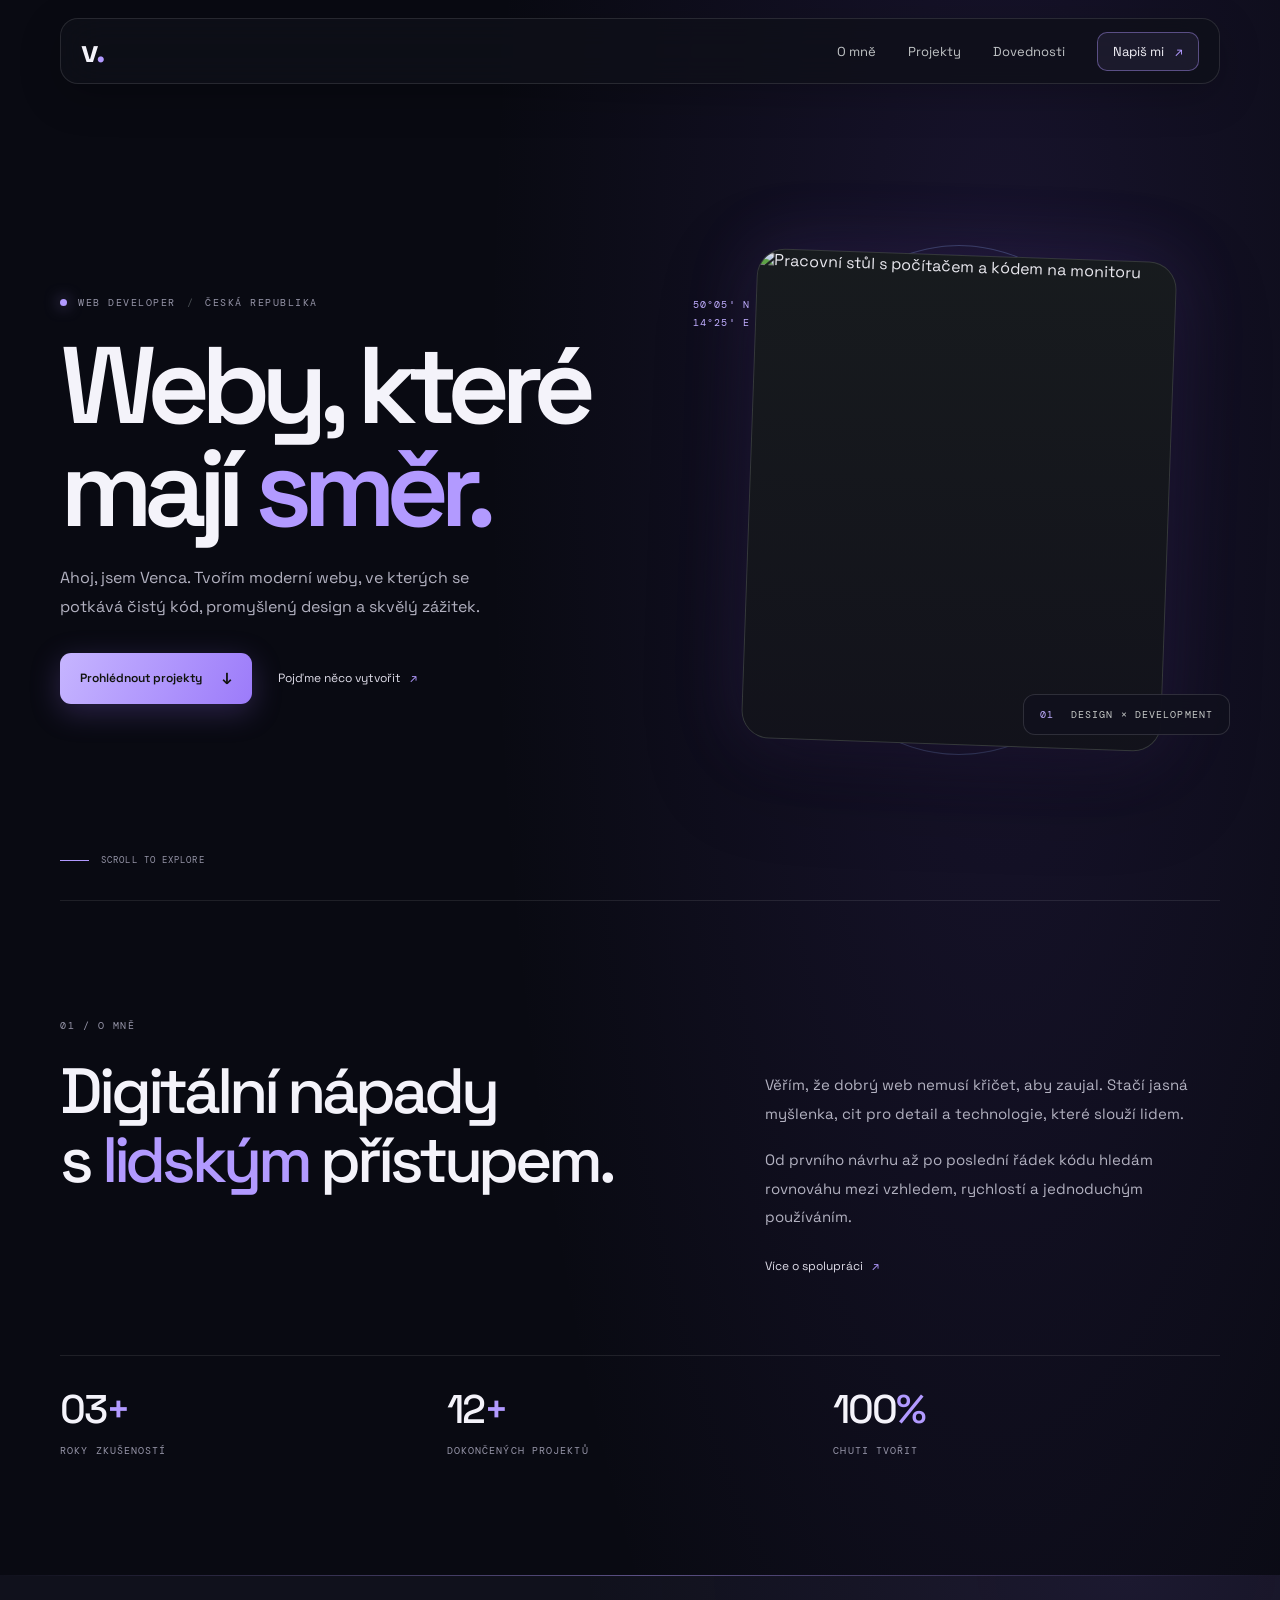
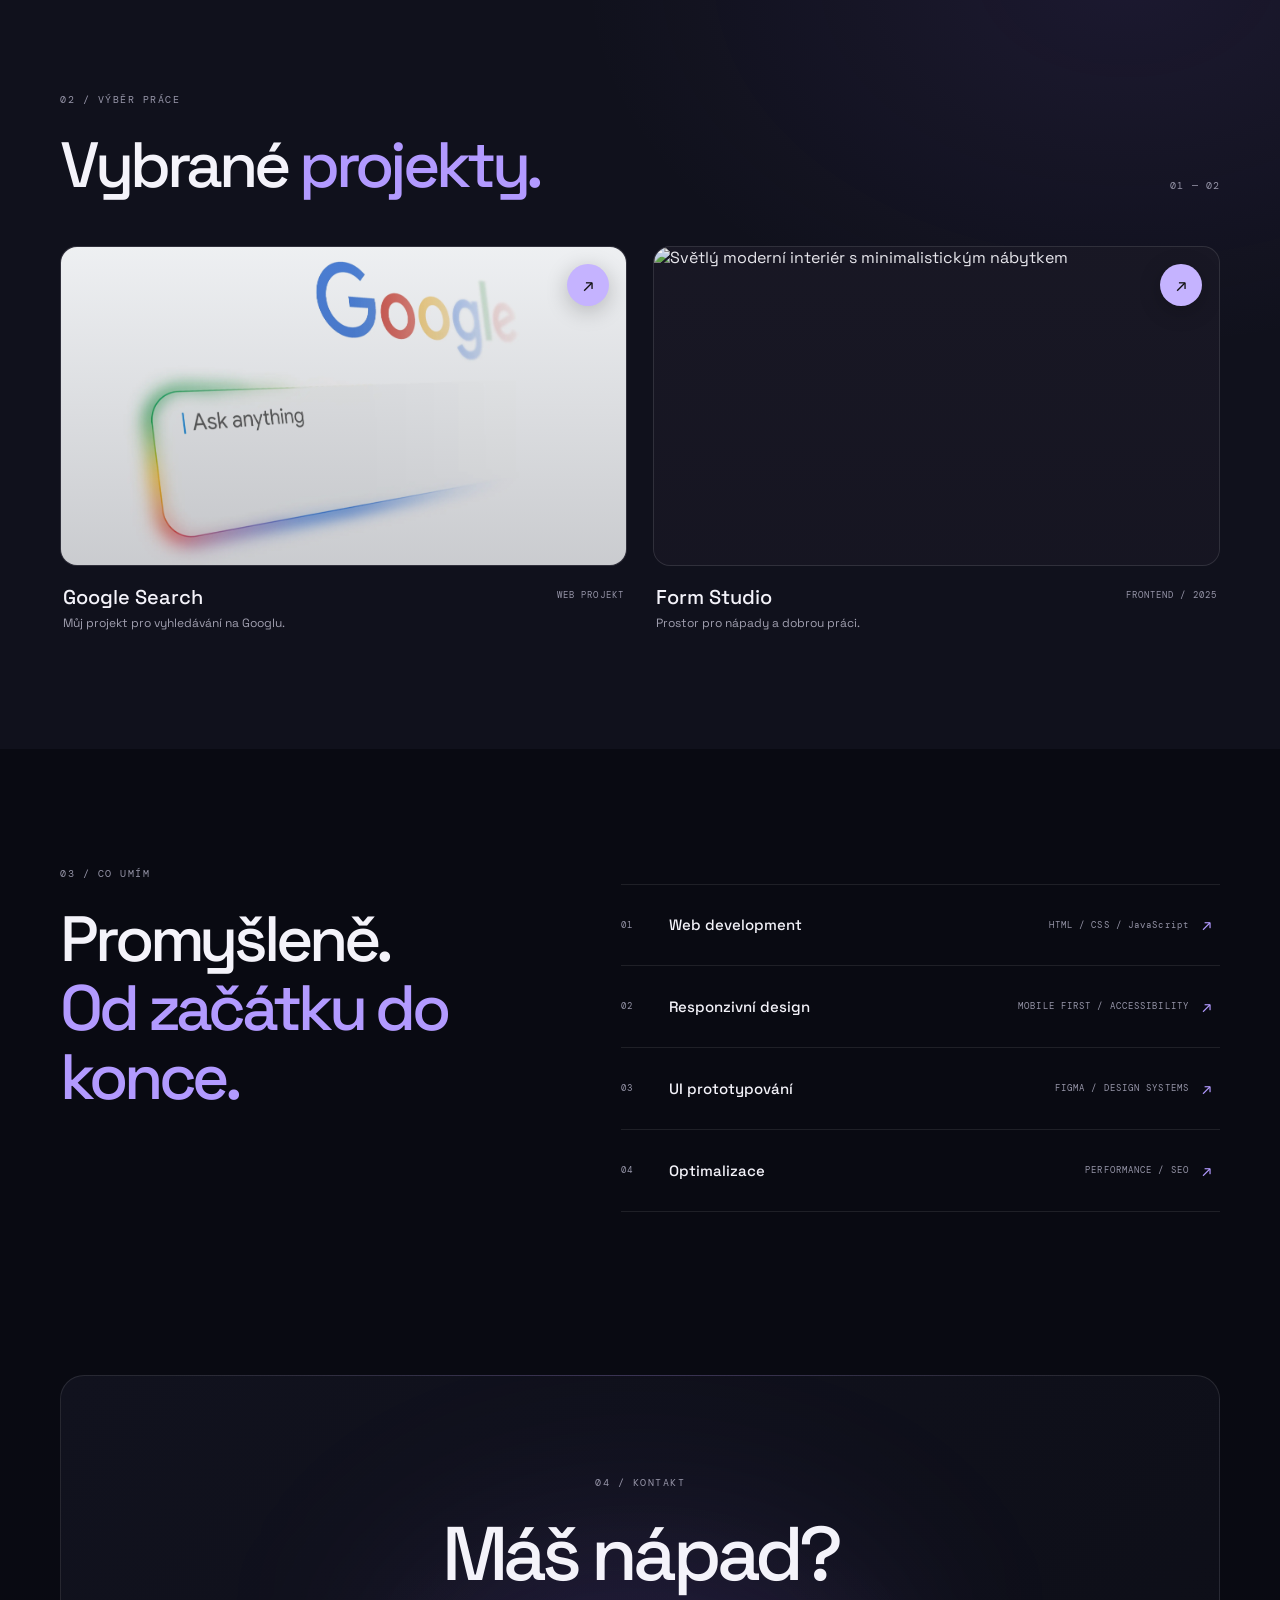
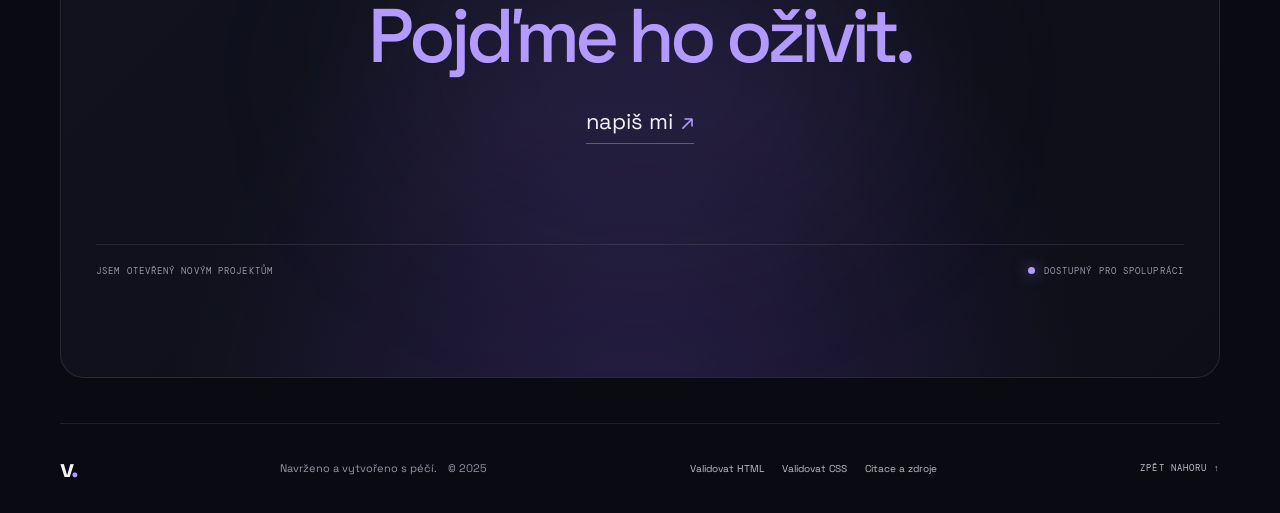
==== commit 34d6b7ec: "aaa" ====
--- a/index.html
+++ b/index.html
@@ -113,7 +113,7 @@
         <section class="contact section wrap" id="kontakt">
             <p class="eyebrow">04 / KONTAKT</p>
             <h2>Máš nápad?<br><span class="accent">Pojďme ho oživit.</span></h2>
-            <a class="contact-email" href="mailto:ahoj@venca.dev">ahoj@venca.dev <span aria-hidden="true">↗</span></a>
+            <a class="contact-email" href="vasek2000vasina@gmail.com ">napiš mi<span aria-hidden="true">↗</span></a>
             <div class="contact-bottom"><span>JSEM OTEVŘENÝ NOVÝM PROJEKTŮM</span><span class="status"><span class="status-dot"></span> DOSTUPNÝ PRO SPOLUPRÁCI</span></div>
         </section>
     </main>
@@ -124,7 +124,7 @@
         <nav class="footer-links" aria-label="Validace a zdroje">
             <a href="https://validator.w3.org/nu/?doc=https%3A%2F%2Fvenca-vasina.github.io%2Fgithub%2F" target="_blank" rel="noopener noreferrer">Validovat HTML</a>
             <a href="https://jigsaw.w3.org/css-validator/validator?uri=https%3A%2F%2Fvenca-vasina.github.io%2Fgithub%2Fstyle.css&amp;profile=css3&amp;usermedium=all&amp;warning=1&amp;vextwarning=&amp;lang=cs" target="_blank" rel="noopener noreferrer">Validovat CSS</a>
-            <a href="https://github.com/venca-vasina/googlesearch/blob/main/citace.md" target="_blank" rel="noopener noreferrer">Citace a zdroje</a>
+            <a href="https://github.com/venca-vasina/github/blob/main/citace.md" target="_blank" rel="noopener noreferrer">Citace a zdroje</a>
         </nav>
         <a class="back-to-top" href="#domu">ZPĚT NAHORU ↑</a>
     </footer>
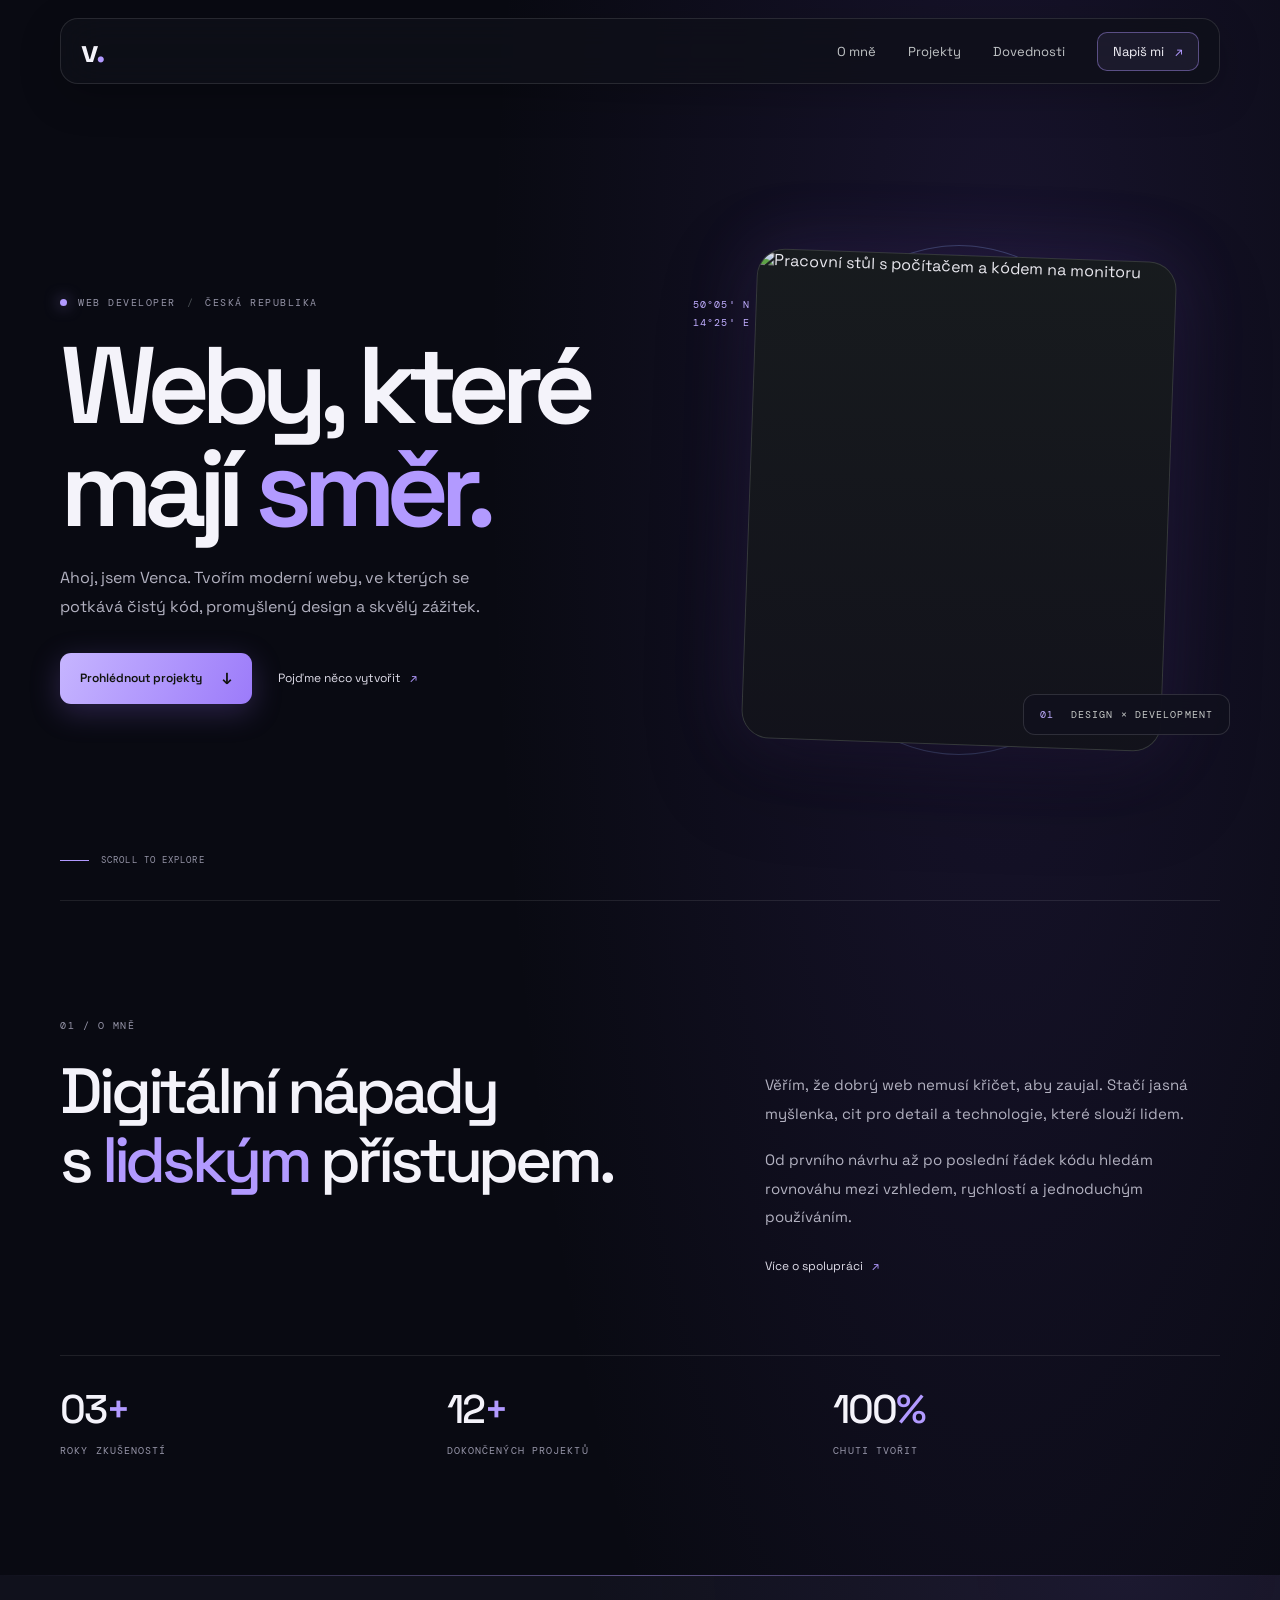
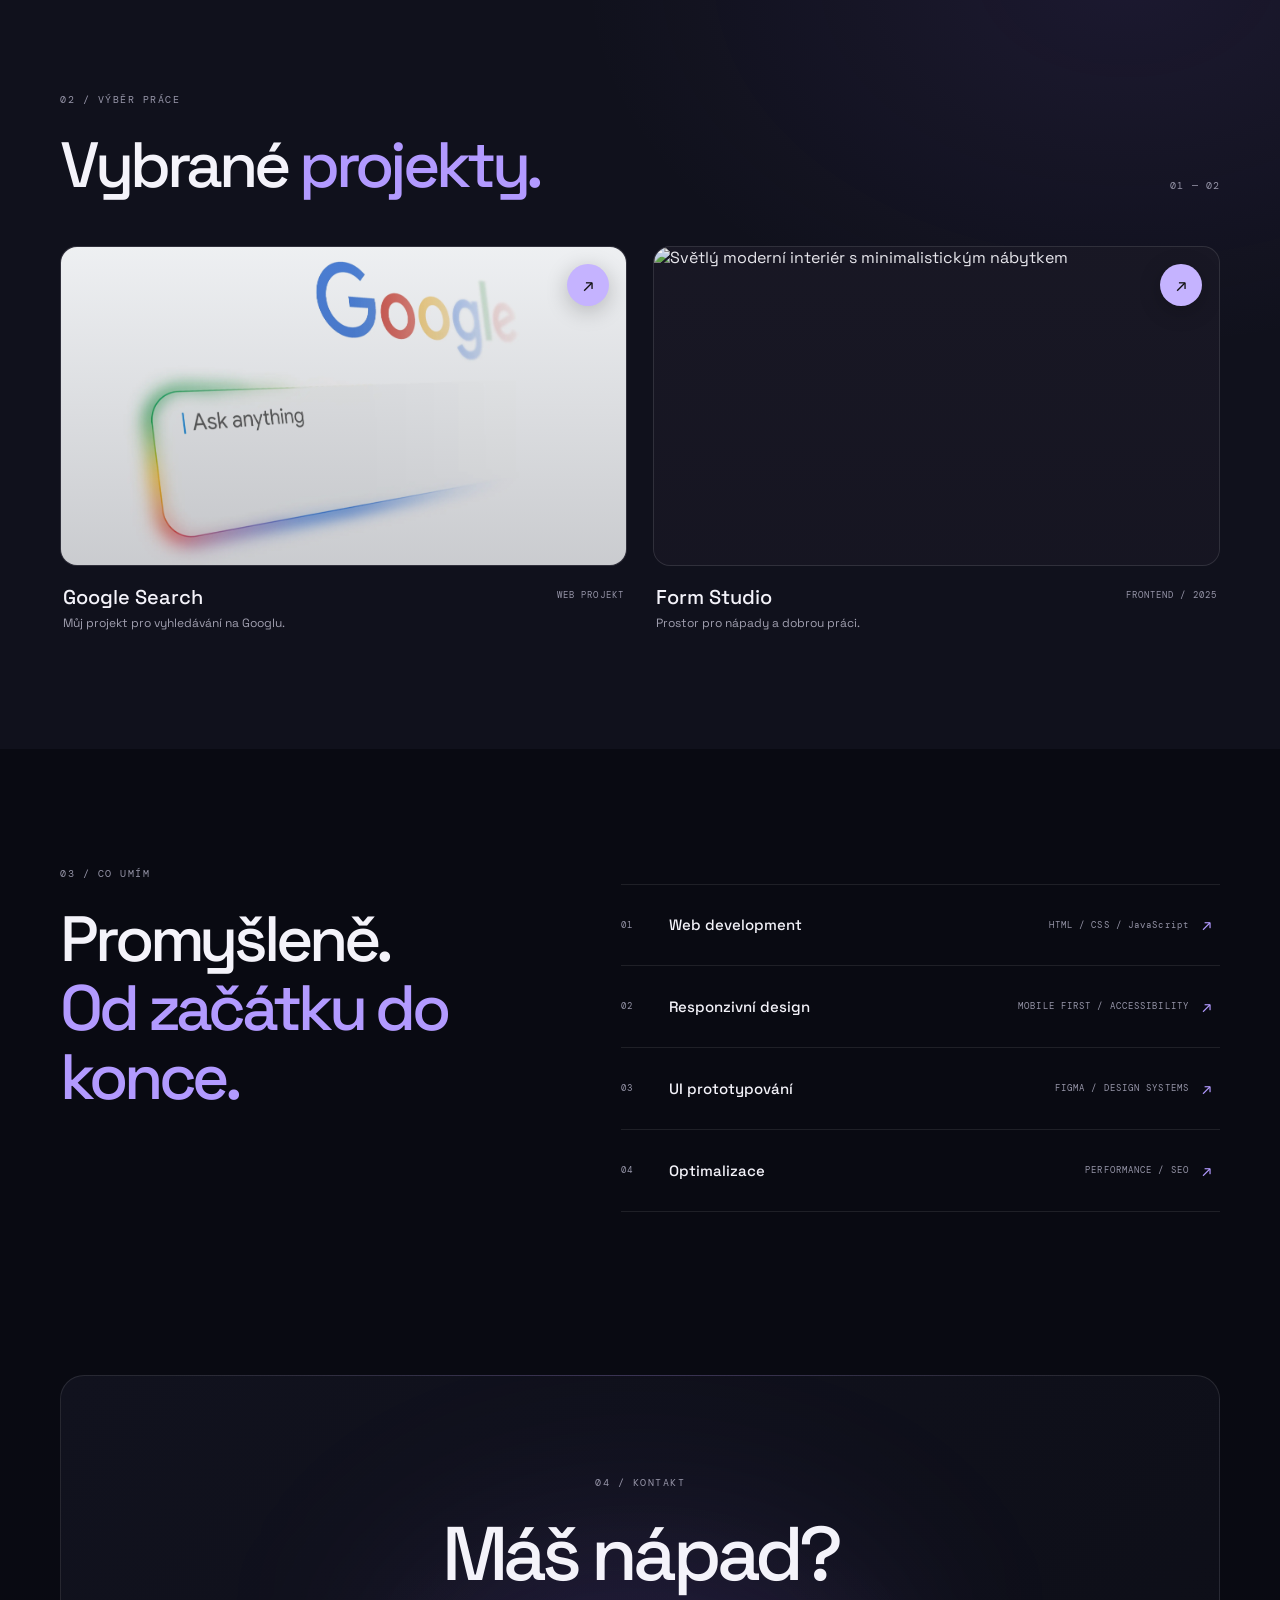
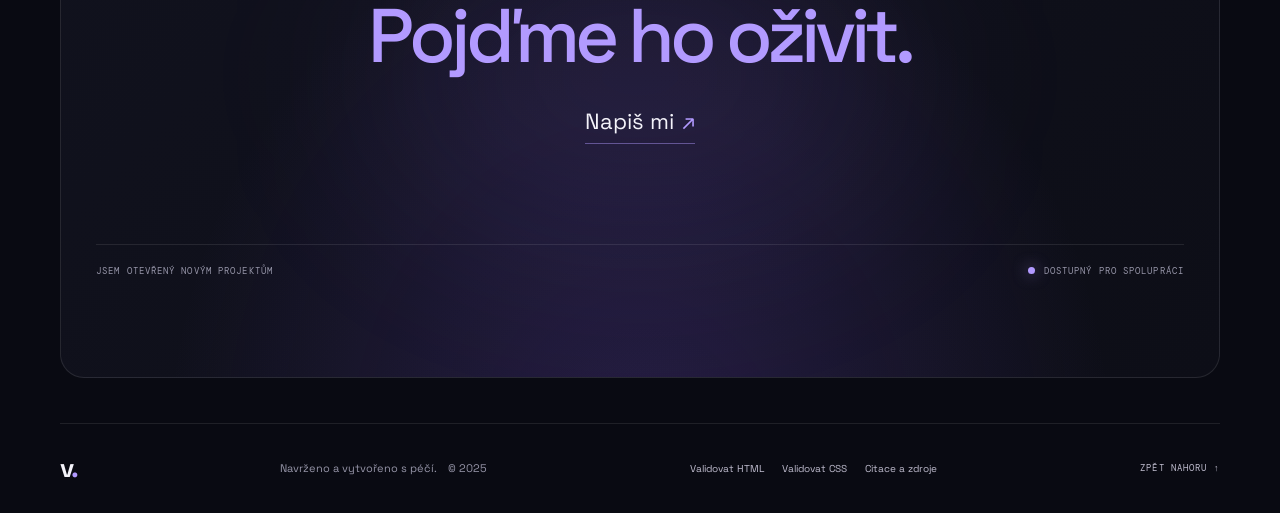
==== commit bae5966b: "aaa" ====
--- a/index.html
+++ b/index.html
@@ -113,7 +113,7 @@
         <section class="contact section wrap" id="kontakt">
             <p class="eyebrow">04 / KONTAKT</p>
             <h2>Máš nápad?<br><span class="accent">Pojďme ho oživit.</span></h2>
-            <a class="contact-email" href="vasek2000vasina@gmail.com ">napiš mi<span aria-hidden="true">↗</span></a>
+            <a class="contact-email" href="https://mail.google.com/mail/?view=cm&amp;fs=1&amp;to=vasek2000vasina%40gmail.com" target="_blank" rel="noopener noreferrer">Napiš mi<span aria-hidden="true">↗</span></a>
             <div class="contact-bottom"><span>JSEM OTEVŘENÝ NOVÝM PROJEKTŮM</span><span class="status"><span class="status-dot"></span> DOSTUPNÝ PRO SPOLUPRÁCI</span></div>
         </section>
     </main>
